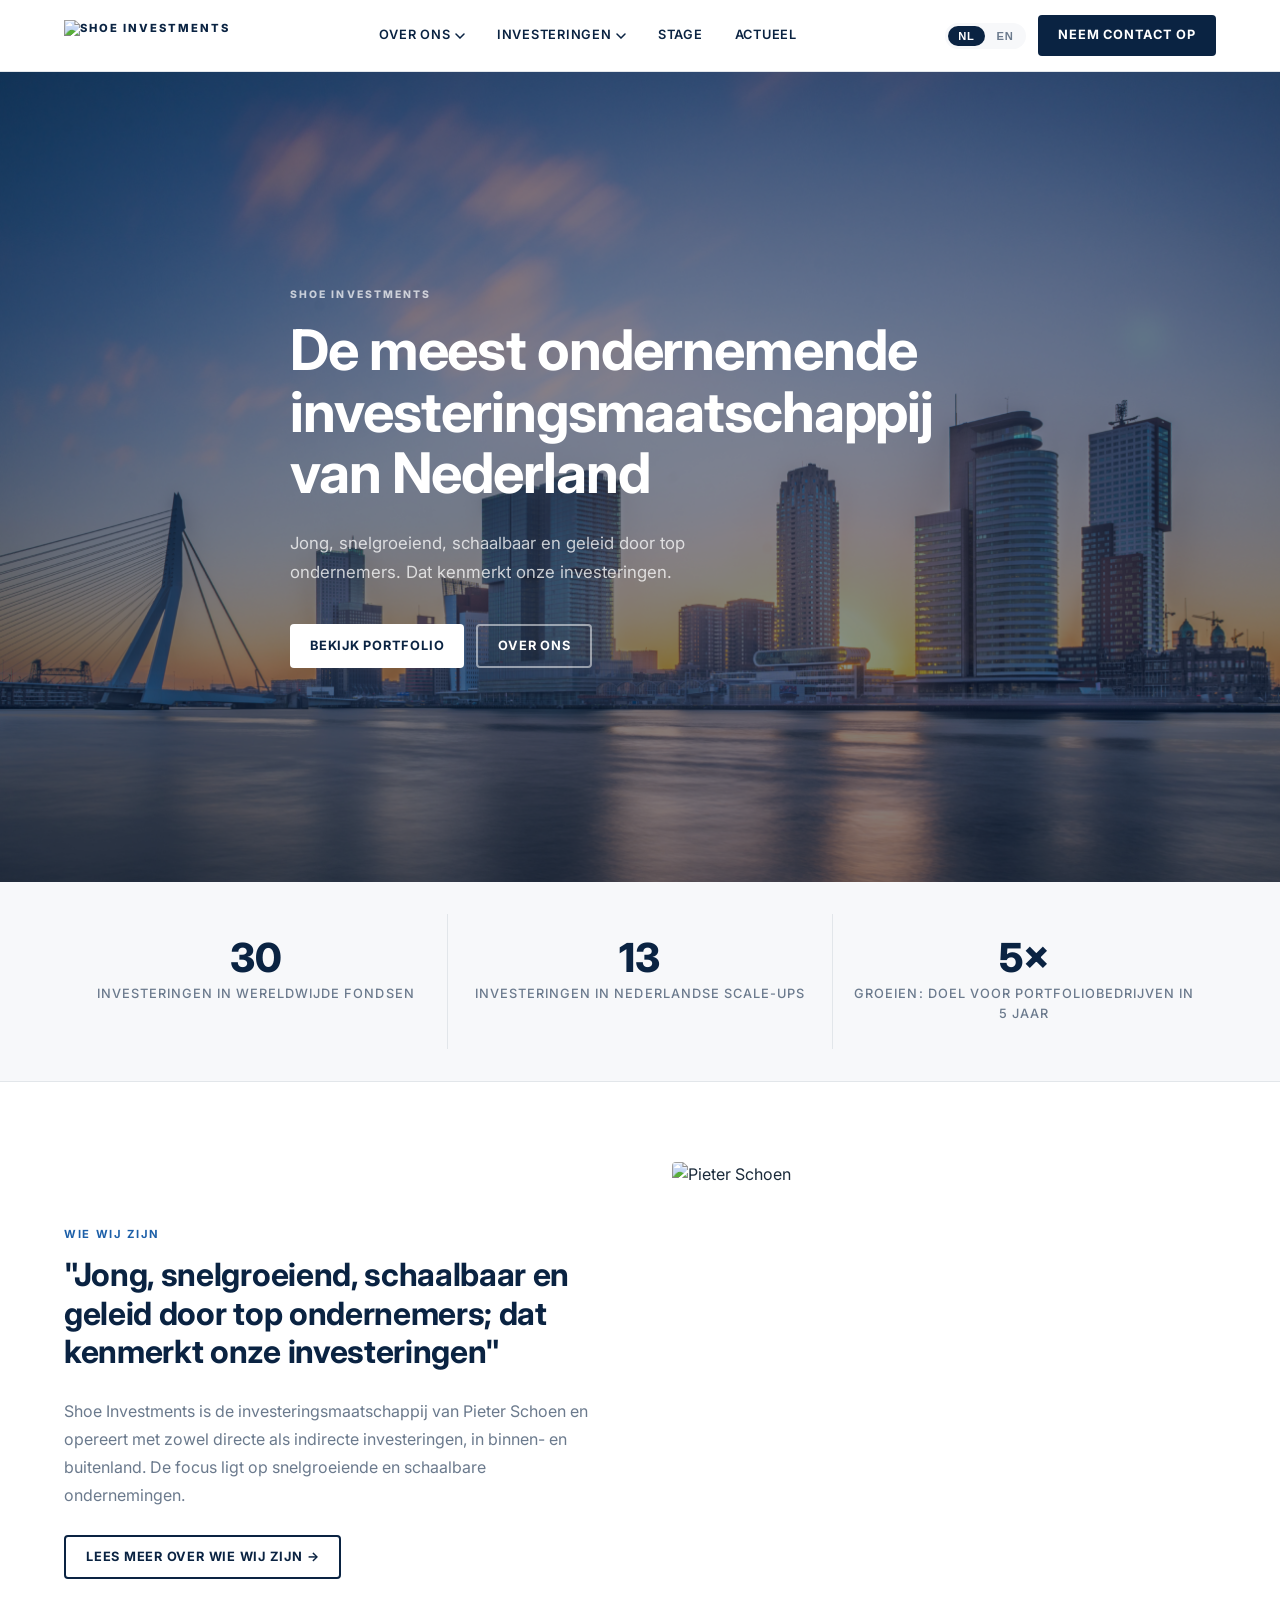
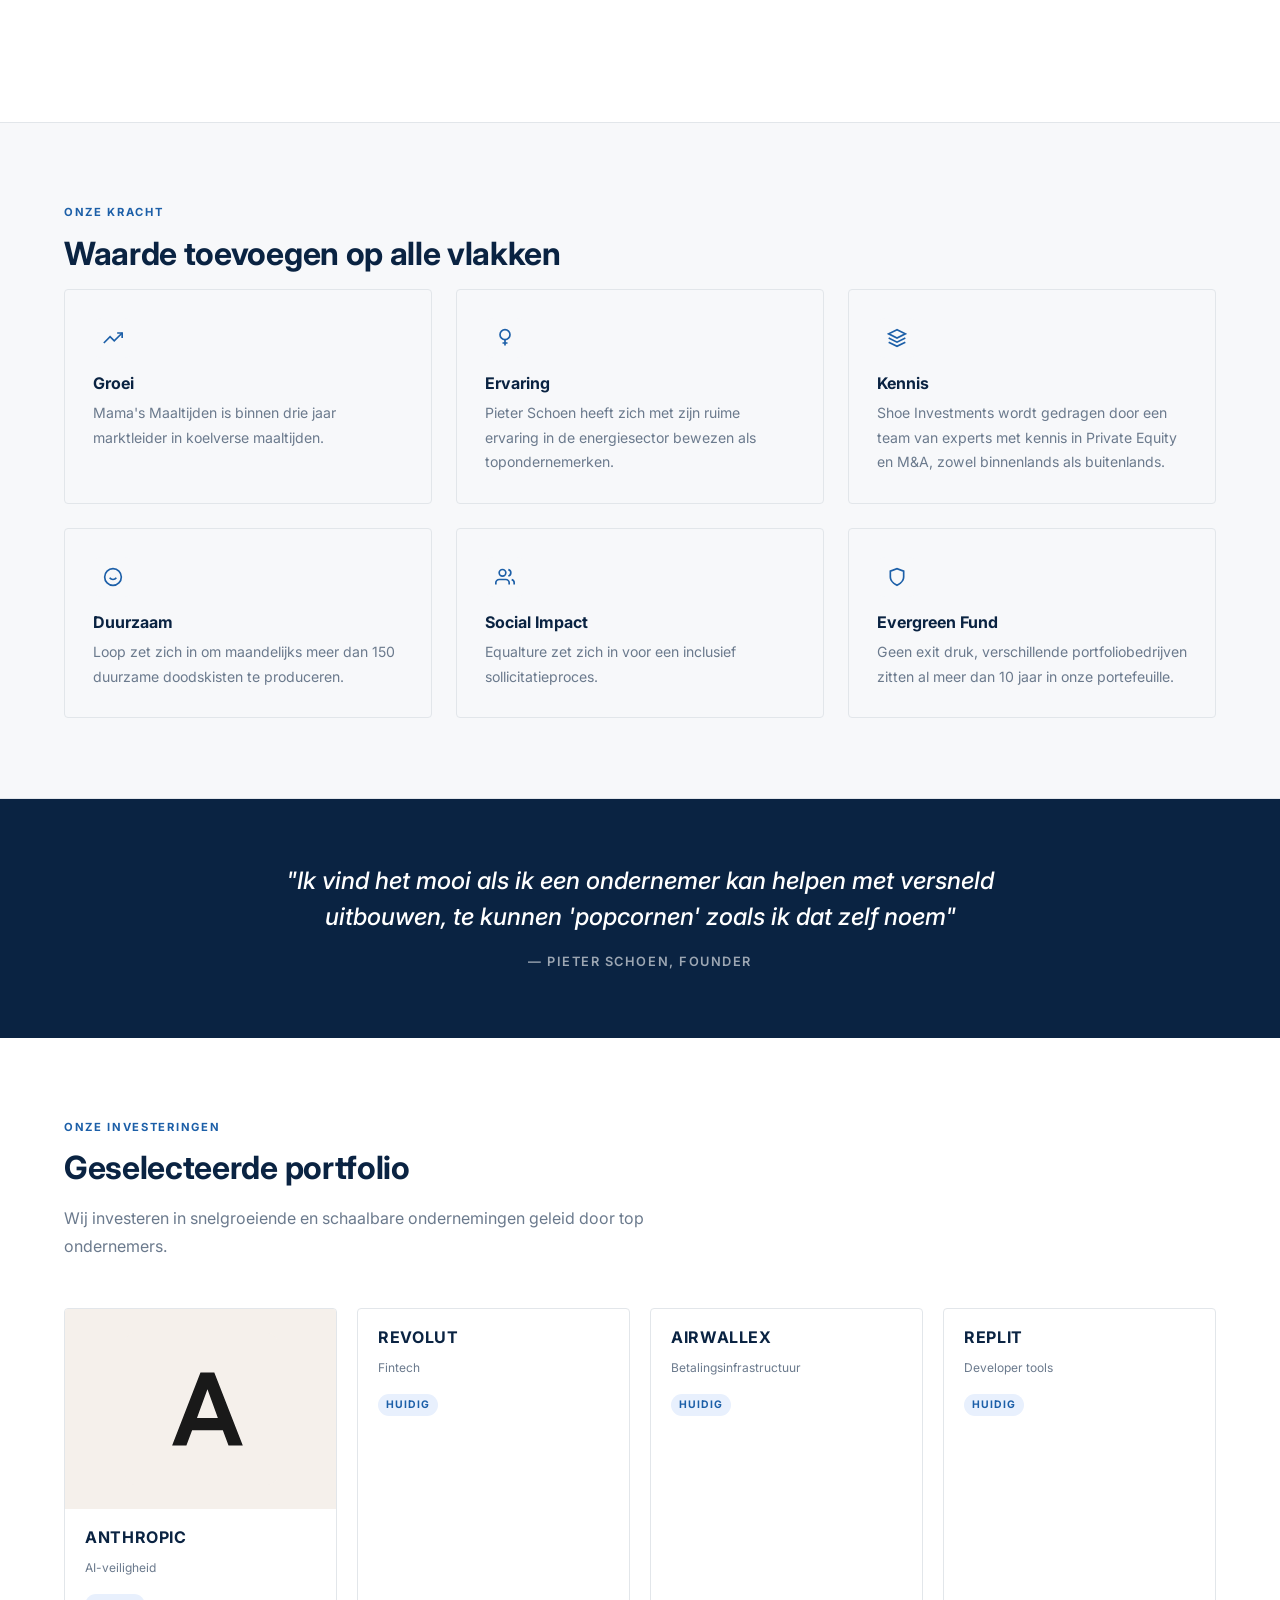
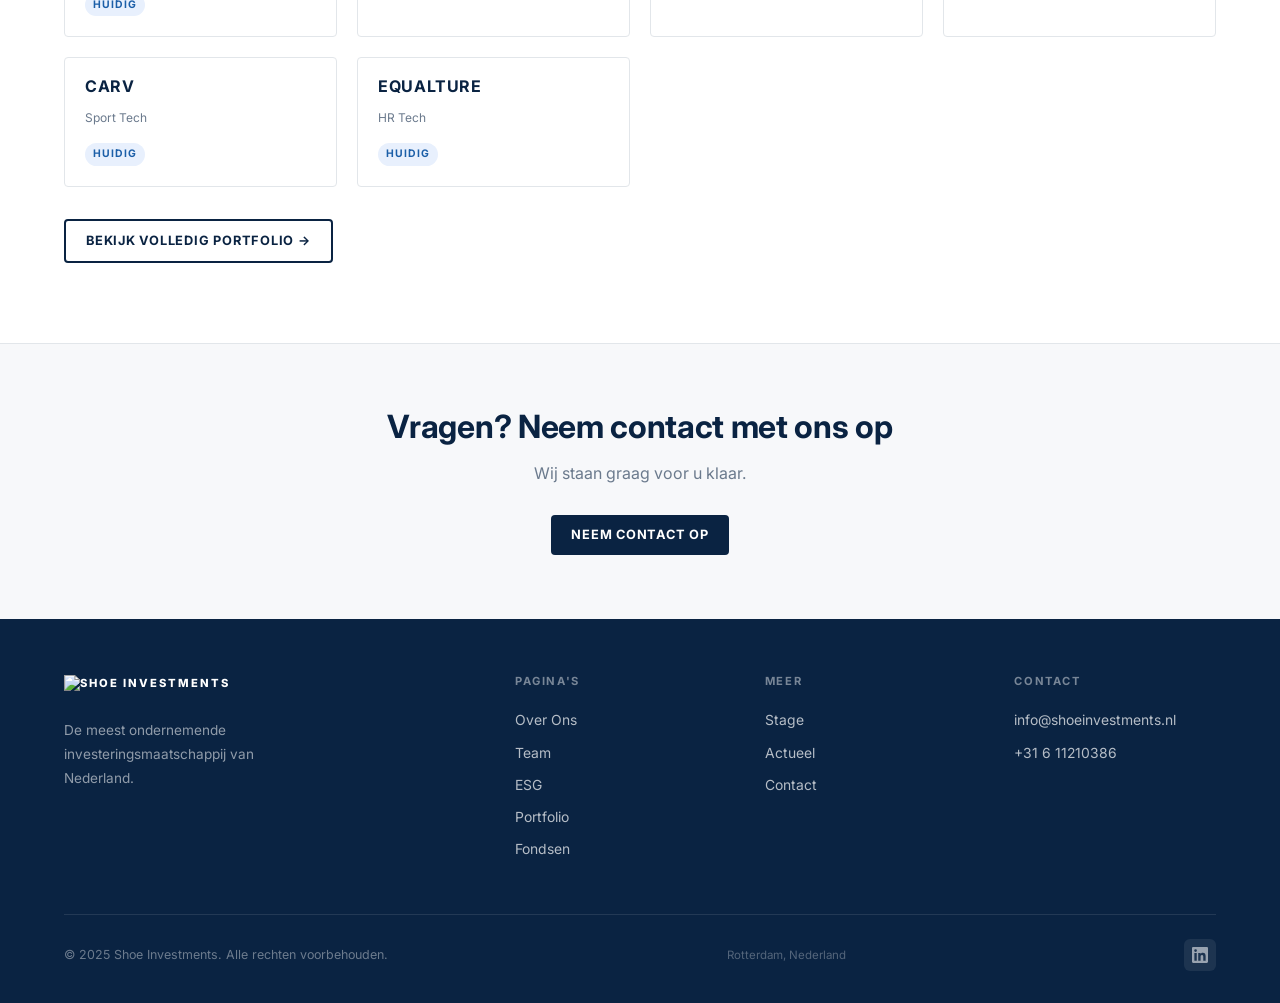
==== index.html @ 48cdfedd "Initial commit: Shoe Investments corporate website Static HTML/CSS/JS corporate site for Shoe Invest" ====
<!DOCTYPE html>
<html lang="nl">
<head>
  <meta charset="UTF-8" />
  <meta name="viewport" content="width=device-width, initial-scale=1.0" />
  <title>Shoe Investments — De meest ondernemende investeringsmaatschappij van Nederland</title>
  <meta name="description" content="Shoe Investments is de investeringsmaatschappij van Pieter Schoen. Wij investeren in snelgroeiende en schaalbare ondernemingen." />
  <link rel="preconnect" href="https://fonts.googleapis.com" />
  <link rel="preconnect" href="https://fonts.gstatic.com" crossorigin />
  <link href="https://fonts.googleapis.com/css2?family=Inter:wght@400;500;600;700;800&display=swap" rel="stylesheet" />
  <link rel="stylesheet" href="css/style.css" />
</head>
<body>

<!-- ===== NAVBAR ===== -->
<nav class="navbar">
  <div class="container">
    <a href="index.html" class="nav-logo">
      <img src="https://cdn.prod.website-files.com/64eccea52a843067f3f921f5/651d822fee055feca2a8ac01_Shoe%20logo.svg" alt="Shoe Investments" height="32" style="height:32px;width:auto;">
    </a>

    <ul class="nav-links">
      <li class="nav-item">
        <span class="nav-link" tabindex="0">
          <span data-nl="Over Ons" data-en="About Us">Over Ons</span>
          <svg width="10" height="6" viewBox="0 0 10 6" fill="none"><path d="M1 1l4 4 4-4" stroke="currentColor" stroke-width="1.5" stroke-linecap="round"/></svg>
        </span>
        <div class="dropdown">
          <a href="over-ons.html" data-nl="Over Ons" data-en="About Us">Over Ons</a>
          <a href="team.html" data-nl="Team" data-en="Team">Team</a>
          <a href="esg.html" data-nl="ESG" data-en="ESG">ESG</a>
        </div>
      </li>
      <li class="nav-item">
        <span class="nav-link" tabindex="0">
          <span data-nl="Investeringen" data-en="Investments">Investeringen</span>
          <svg width="10" height="6" viewBox="0 0 10 6" fill="none"><path d="M1 1l4 4 4-4" stroke="currentColor" stroke-width="1.5" stroke-linecap="round"/></svg>
        </span>
        <div class="dropdown">
          <a href="portfolio.html" data-nl="Portfolio" data-en="Portfolio">Portfolio</a>
          <a href="fondsen.html" data-nl="Fondsen" data-en="Funds">Fondsen</a>
        </div>
      </li>
      <li><a href="stage.html" class="nav-link" data-nl="Stage" data-en="Internship">Stage</a></li>
      <li><a href="actueel.html" class="nav-link" data-nl="Actueel" data-en="News">Actueel</a></li>
    </ul>

    <div class="nav-right">
      <div class="lang-toggle">
        <button class="lang-btn active" data-lang="nl">NL</button>
        <button class="lang-btn" data-lang="en">EN</button>
      </div>
      <a href="contact.html" class="btn btn-primary" data-nl="Neem Contact Op" data-en="Contact Us">Neem Contact Op</a>
      <button class="hamburger" aria-label="Menu">
        <span></span><span></span><span></span>
      </button>
    </div>
  </div>
</nav>

<!-- Mobile Nav -->
<div class="mobile-nav">
  <a href="over-ons.html" data-nl="Over Ons" data-en="About Us">Over Ons</a>
  <a href="team.html" data-nl="Team" data-en="Team">Team</a>
  <a href="esg.html" data-nl="ESG" data-en="ESG">ESG</a>
  <a href="portfolio.html" data-nl="Portfolio" data-en="Portfolio">Portfolio</a>
  <a href="fondsen.html" data-nl="Fondsen" data-en="Funds">Fondsen</a>
  <a href="stage.html" data-nl="Stage" data-en="Internship">Stage</a>
  <a href="actueel.html" data-nl="Actueel" data-en="News">Actueel</a>
  <a href="contact.html" data-nl="Neem Contact Op" data-en="Contact Us">Neem Contact Op</a>
</div>

<!-- ===== HERO ===== -->
<div class="page-content">
  <section class="hero">
    <div class="hero-bg"></div>
    <div class="container">
      <div class="hero-content">
        <p class="hero-eyebrow">SHOE INVESTMENTS</p>
        <h1 data-nl="De meest ondernemende investeringsmaatschappij van Nederland" data-en="The most entrepreneurial investment company in the Netherlands">De meest ondernemende investeringsmaatschappij van Nederland</h1>
        <p class="hero-sub" data-nl="Jong, snelgroeiend, schaalbaar en geleid door top ondernemers. Dat kenmerkt onze investeringen." data-en="Young, fast-growing, scalable and led by top entrepreneurs. That defines our investments.">Jong, snelgroeiend, schaalbaar en geleid door top ondernemers. Dat kenmerkt onze investeringen.</p>
        <div class="hero-actions">
          <a href="portfolio.html" class="btn btn-white" data-nl="Bekijk Portfolio" data-en="View Portfolio">Bekijk Portfolio</a>
          <a href="over-ons.html" class="btn btn-outline" style="border-color:rgba(255,255,255,0.5);color:white;" data-nl="Over Ons" data-en="About Us">Over Ons</a>
        </div>
      </div>
    </div>
  </section>

  <!-- ===== STATS ===== -->
  <div class="stats-bar">
    <div class="container">
      <div class="stats-grid">
        <div class="stat-item">
          <div class="stat-number">30</div>
          <div class="stat-label" data-nl="Investeringen in wereldwijde fondsen" data-en="Investments in global funds">Investeringen in wereldwijde fondsen</div>
        </div>
        <div class="stat-item">
          <div class="stat-number">13</div>
          <div class="stat-label" data-nl="Investeringen in Nederlandse scale-ups" data-en="Investments in Dutch scale-ups">Investeringen in Nederlandse scale-ups</div>
        </div>
        <div class="stat-item">
          <div class="stat-number">5×</div>
          <div class="stat-label" data-nl="Groeien: doel voor portfoliobedrijven in 5 jaar" data-en="Growth: target for portfolio companies in 5 years">Groeien: doel voor portfoliobedrijven in 5 jaar</div>
        </div>
      </div>
    </div>
  </div>

  <!-- ===== INTRO ===== -->
  <section>
    <div class="container">
      <div class="two-col">
        <div>
          <p class="section-label" data-nl="Wie wij zijn" data-en="Who we are">Wie wij zijn</p>
          <h2 data-nl='"Jong, snelgroeiend, schaalbaar en geleid door top ondernemers; dat kenmerkt onze investeringen"' data-en='"Young, fast-growing, scalable and led by top entrepreneurs; that defines our investments"'>"Jong, snelgroeiend, schaalbaar en geleid door top ondernemers; dat kenmerkt onze investeringen"</h2>
          <br>
          <p data-nl="Shoe Investments is de investeringsmaatschappij van Pieter Schoen en opereert met zowel directe als indirecte investeringen, in binnen- en buitenland. De focus ligt op snelgroeiende en schaalbare ondernemingen." data-en="Shoe Investments is the investment company of Pieter Schoen and operates with both direct and indirect investments, domestically and internationally. The focus is on fast-growing and scalable companies.">Shoe Investments is de investeringsmaatschappij van Pieter Schoen en opereert met zowel directe als indirecte investeringen, in binnen- en buitenland. De focus ligt op snelgroeiende en schaalbare ondernemingen.</p>
          <br>
          <a href="over-ons.html" class="btn btn-outline" data-nl="Lees meer over wie wij zijn →" data-en="Learn more about us →">Lees meer over wie wij zijn →</a>
        </div>
        <div style="border-radius:4px;overflow:hidden;height:480px;">
          <img src="https://cdn.prod.website-files.com/64eccea52a843067f3f921f5/655d7f0e24937e7ac4d2b156_pieter.jpg" alt="Pieter Schoen" style="width:100%;height:100%;object-fit:cover;object-position:center 20%;">
        </div>
      </div>
    </div>
  </section>

  <!-- ===== VALUES ===== -->
  <section class="section-grey">
    <div class="container">
      <p class="section-label" data-nl="Onze kracht" data-en="Our strengths">Onze kracht</p>
      <h2 class="section-title" data-nl="Waarde toevoegen op alle vlakken" data-en="Adding value on all fronts">Waarde toevoegen op alle vlakken</h2>
      <div class="values-grid">
        <div class="value-card">
          <div class="value-icon">
            <svg width="20" height="20" viewBox="0 0 24 24" fill="none" stroke="currentColor" stroke-width="2"><polyline points="23 6 13.5 15.5 8.5 10.5 1 18"/><polyline points="17 6 23 6 23 12"/></svg>
          </div>
          <h3 data-nl="Groei" data-en="Growth">Groei</h3>
          <p data-nl="Mama's Maaltijden is binnen drie jaar marktleider in koelverse maaltijden." data-en="Mama's Maaltijden became market leader in fresh chilled meals within three years.">Mama's Maaltijden is binnen drie jaar marktleider in koelverse maaltijden.</p>
        </div>
        <div class="value-card">
          <div class="value-icon">
            <svg width="20" height="20" viewBox="0 0 24 24" fill="none" stroke="currentColor" stroke-width="2"><circle cx="12" cy="8" r="6"/><path d="M12 14v7M9 18h6"/></svg>
          </div>
          <h3 data-nl="Ervaring" data-en="Experience">Ervaring</h3>
          <p data-nl="Pieter Schoen heeft zich met zijn ruime ervaring in de energiesector bewezen als topondernemerken." data-en="Pieter Schoen has proven himself as a top entrepreneur with extensive experience in the energy sector.">Pieter Schoen heeft zich met zijn ruime ervaring in de energiesector bewezen als topondernemerken.</p>
        </div>
        <div class="value-card">
          <div class="value-icon">
            <svg width="20" height="20" viewBox="0 0 24 24" fill="none" stroke="currentColor" stroke-width="2"><path d="M12 2L2 7l10 5 10-5-10-5zM2 17l10 5 10-5M2 12l10 5 10-5"/></svg>
          </div>
          <h3 data-nl="Kennis" data-en="Knowledge">Kennis</h3>
          <p data-nl="Shoe Investments wordt gedragen door een team van experts met kennis in Private Equity en M&A, zowel binnenlands als buitenlands." data-en="Shoe Investments is supported by a team of experts with knowledge in Private Equity and M&A, both domestic and international.">Shoe Investments wordt gedragen door een team van experts met kennis in Private Equity en M&A, zowel binnenlands als buitenlands.</p>
        </div>
        <div class="value-card">
          <div class="value-icon">
            <svg width="20" height="20" viewBox="0 0 24 24" fill="none" stroke="currentColor" stroke-width="2"><circle cx="12" cy="12" r="10"/><path d="M8 13s1.5 2 4 2 4-2 4-2M9 9h.01M15 9h.01"/></svg>
          </div>
          <h3 data-nl="Duurzaam" data-en="Sustainable">Duurzaam</h3>
          <p data-nl="Loop zet zich in om maandelijks meer dan 150 duurzame doodskisten te produceren." data-en="Loop commits to producing more than 150 sustainable coffins per month.">Loop zet zich in om maandelijks meer dan 150 duurzame doodskisten te produceren.</p>
        </div>
        <div class="value-card">
          <div class="value-icon">
            <svg width="20" height="20" viewBox="0 0 24 24" fill="none" stroke="currentColor" stroke-width="2"><path d="M17 21v-2a4 4 0 0 0-4-4H5a4 4 0 0 0-4 4v2"/><circle cx="9" cy="7" r="4"/><path d="M23 21v-2a4 4 0 0 0-3-3.87"/><path d="M16 3.13a4 4 0 0 1 0 7.75"/></svg>
          </div>
          <h3 data-nl="Social Impact" data-en="Social Impact">Social Impact</h3>
          <p data-nl="Equalture zet zich in voor een inclusief sollicitatieproces." data-en="Equalture is committed to an inclusive recruitment process.">Equalture zet zich in voor een inclusief sollicitatieproces.</p>
        </div>
        <div class="value-card">
          <div class="value-icon">
            <svg width="20" height="20" viewBox="0 0 24 24" fill="none" stroke="currentColor" stroke-width="2"><path d="M12 22s8-4 8-10V5l-8-3-8 3v7c0 6 8 10 8 10z"/></svg>
          </div>
          <h3 data-nl="Evergreen Fund" data-en="Evergreen Fund">Evergreen Fund</h3>
          <p data-nl="Geen exit druk, verschillende portfoliobedrijven zitten al meer dan 10 jaar in onze portefeuille." data-en="No exit pressure, several portfolio companies have been in our portfolio for more than 10 years.">Geen exit druk, verschillende portfoliobedrijven zitten al meer dan 10 jaar in onze portefeuille.</p>
        </div>
      </div>
    </div>
  </section>

  <!-- ===== QUOTE ===== -->
  <div class="quote-block">
    <div class="container">
      <blockquote data-nl='&quot;Ik vind het mooi als ik een ondernemer kan helpen met versneld uitbouwen, te kunnen &#39;popcornen&#39; zoals ik dat zelf noem&quot;' data-en='&quot;I love it when I can help an entrepreneur accelerate growth, to &#39;popcorn&#39;, as I call it myself&quot;'>"Ik vind het mooi als ik een ondernemer kan helpen met versneld uitbouwen, te kunnen 'popcornen' zoals ik dat zelf noem"</blockquote>
      <p class="quote-author">— PIETER SCHOEN, FOUNDER</p>
    </div>
  </div>

  <!-- ===== PORTFOLIO TEASER ===== -->
  <section>
    <div class="container">
      <p class="section-label" data-nl="Onze investeringen" data-en="Our investments">Onze investeringen</p>
      <h2 class="section-title" data-nl="Geselecteerde portfolio" data-en="Selected portfolio">Geselecteerde portfolio</h2>
      <p class="section-intro" data-nl="Wij investeren in snelgroeiende en schaalbare ondernemingen geleid door top ondernemers." data-en="We invest in fast-growing and scalable companies led by top entrepreneurs.">Wij investeren in snelgroeiende en schaalbare ondernemingen geleid door top ondernemers.</p>
            <div class="portfolio-grid">
        <a href="portfolio/anthropic.html" class="portfolio-card" data-type="current">
          <img src="images/anthropic-icon.svg" alt="Anthropic" class="portfolio-card-img" style="object-fit:contain;background:#f5f0eb;padding:24px;" onerror="this.style.display='none'">
          <div class="portfolio-card-body">
            <div class="portfolio-company">Anthropic</div>
            <div class="portfolio-meta" data-nl="AI-veiligheid" data-en="AI Safety">AI-veiligheid</div>
            <span class="portfolio-badge badge-current" data-nl="Huidig" data-en="Current">Huidig</span>
          </div>
        </a>
        <a href="portfolio/revolut.html" class="portfolio-card" data-type="current">
          <img src="https://cdn.prod.website-files.com/64ef52d4e63f78db8ad33967/69894376c89284fcd9f59bd8_Revolut-02-business-appicon-FINAL.png" alt="Revolut" class="portfolio-card-img" onerror="this.style.display='none'">
          <div class="portfolio-card-body">
            <div class="portfolio-company">Revolut</div>
            <div class="portfolio-meta" data-nl="Fintech" data-en="Fintech">Fintech</div>
            <span class="portfolio-badge badge-current" data-nl="Huidig" data-en="Current">Huidig</span>
          </div>
        </a>
        <a href="portfolio/airwallex.html" class="portfolio-card" data-type="current">
          <img src="https://cdn.prod.website-files.com/64ef52d4e63f78db8ad33967/69893e2522f2f82b48f964b3_f45b90acb1ec4000af3f827696a89359.png" alt="Airwallex" class="portfolio-card-img" onerror="this.style.display='none'">
          <div class="portfolio-card-body">
            <div class="portfolio-company">Airwallex</div>
            <div class="portfolio-meta" data-nl="Betalingsinfrastructuur" data-en="Payment Infrastructure">Betalingsinfrastructuur</div>
            <span class="portfolio-badge badge-current" data-nl="Huidig" data-en="Current">Huidig</span>
          </div>
        </a>
        <a href="portfolio/replit.html" class="portfolio-card" data-type="current">
          <img src="https://cdn.prod.website-files.com/64ef52d4e63f78db8ad33967/68e4ed206fdc64594470c869_replit.png" alt="Replit" class="portfolio-card-img" onerror="this.style.display='none'">
          <div class="portfolio-card-body">
            <div class="portfolio-company">Replit</div>
            <div class="portfolio-meta" data-nl="Developer tools" data-en="Developer Tools">Developer tools</div>
            <span class="portfolio-badge badge-current" data-nl="Huidig" data-en="Current">Huidig</span>
          </div>
        </a>
        <a href="portfolio/carv.html" class="portfolio-card" data-type="current">
          <img src="https://cdn.prod.website-files.com/64ef52d4e63f78db8ad33967/68e4f666d54bd090810713b0_carv.png" alt="Carv" class="portfolio-card-img" onerror="this.style.display='none'">
          <div class="portfolio-card-body">
            <div class="portfolio-company">Carv</div>
            <div class="portfolio-meta" data-nl="Sport Tech" data-en="Sport Tech">Sport Tech</div>
            <span class="portfolio-badge badge-current" data-nl="Huidig" data-en="Current">Huidig</span>
          </div>
        </a>
        <a href="portfolio/equalture.html" class="portfolio-card" data-type="current">
          <img src="https://cdn.prod.website-files.com/64ef52d4e63f78db8ad33967/6555ae7436161867d2702cae_Image_(8).png" alt="Equalture" class="portfolio-card-img" onerror="this.style.display='none'">
          <div class="portfolio-card-body">
            <div class="portfolio-company">Equalture</div>
            <div class="portfolio-meta" data-nl="HR Tech" data-en="HR Tech">HR Tech</div>
            <span class="portfolio-badge badge-current" data-nl="Huidig" data-en="Current">Huidig</span>
          </div>
        </a>
      </div>
      <div style="margin-top:32px;">
        <a href="portfolio.html" class="btn btn-outline" data-nl="Bekijk volledig portfolio →" data-en="View full portfolio →">Bekijk volledig portfolio →</a>
      </div>
    </div>
  </section>

  <!-- ===== CTA ===== -->
  <div class="cta-banner">
    <div class="container">
      <h2 data-nl="Vragen? Neem contact met ons op" data-en="Questions? Get in touch">Vragen? Neem contact met ons op</h2>
      <p data-nl="Wij staan graag voor u klaar." data-en="We are happy to help you.">Wij staan graag voor u klaar.</p>
      <a href="contact.html" class="btn btn-primary" data-nl="Neem Contact Op" data-en="Contact Us">Neem Contact Op</a>
    </div>
  </div>

  <!-- ===== FOOTER ===== -->
  <footer>
    <div class="container">
      <div class="footer-grid">
        <div class="footer-brand">
          <a href="index.html" class="nav-logo" style="color:white;">
            <img src="https://cdn.prod.website-files.com/64eccea52a843067f3f921f5/6537e6a56e33669aa1f856d7_Group%20(7).png" alt="Shoe Investments" height="28" style="height:28px;width:auto;">
          </a>
          <p data-nl="De meest ondernemende investeringsmaatschappij van Nederland." data-en="The most entrepreneurial investment company in the Netherlands.">De meest ondernemende investeringsmaatschappij van Nederland.</p>
        </div>
        <div class="footer-col">
          <h4 data-nl="Pagina's" data-en="Pages">Pagina's</h4>
          <a href="over-ons.html" data-nl="Over Ons" data-en="About Us">Over Ons</a>
          <a href="team.html" data-nl="Team" data-en="Team">Team</a>
          <a href="esg.html">ESG</a>
          <a href="portfolio.html" data-nl="Portfolio" data-en="Portfolio">Portfolio</a>
          <a href="fondsen.html" data-nl="Fondsen" data-en="Funds">Fondsen</a>
        </div>
        <div class="footer-col">
          <h4 data-nl="Meer" data-en="More">Meer</h4>
          <a href="stage.html" data-nl="Stage" data-en="Internship">Stage</a>
          <a href="actueel.html" data-nl="Actueel" data-en="News">Actueel</a>
          <a href="contact.html" data-nl="Contact" data-en="Contact">Contact</a>
        </div>
        <div class="footer-col">
          <h4 data-nl="Contact" data-en="Contact">Contact</h4>
          <a href="mailto:info@shoeinvestments.nl">info@shoeinvestments.nl</a>
          <a href="tel:+31611210386">+31 6 11210386</a>
        </div>
      </div>
      <div class="footer-bottom">
        <p data-nl="© 2025 Shoe Investments. Alle rechten voorbehouden." data-en="© 2025 Shoe Investments. All rights reserved.">© 2025 Shoe Investments. Alle rechten voorbehouden.</p>
        <p style="color:rgba(255,255,255,0.3);font-size:0.72rem;" data-nl="Rotterdam, Nederland" data-en="Rotterdam, Netherlands">Rotterdam, Nederland</p>
              <div class="footer-social">
        <a href="https://www.linkedin.com/company/shoe-investments/" target="_blank" rel="noopener" aria-label="LinkedIn">
          <svg width="16" height="16" viewBox="0 0 24 24" fill="currentColor"><path d="M20.447 20.452h-3.554v-5.569c0-1.328-.027-3.037-1.852-3.037-1.853 0-2.136 1.445-2.136 2.939v5.667H9.351V9h3.414v1.561h.046c.477-.9 1.637-1.85 3.37-1.85 3.601 0 4.267 2.37 4.267 5.455v6.286zM5.337 7.433a2.062 2.062 0 0 1-2.063-2.065 2.064 2.064 0 1 1 2.063 2.065zm1.782 13.019H3.555V9h3.564v11.452zM22.225 0H1.771C.792 0 0 .774 0 1.729v20.542C0 23.227.792 24 1.771 24h20.451C23.2 24 24 23.227 24 22.271V1.729C24 .774 23.2 0 22.222 0h.003z"/></svg>
        </a>
      </div>
      </div>
    </div>
  </footer>
</div>

<script src="js/main.js"></script>
</body>
</html>
---- css/style.css ----
/* ============================================================
   SHOE INVESTMENTS — Global Stylesheet
   Design: Light, professional PE office aesthetic (Rotterdam)
   Colors: Navy #0A2342, Accent Blue #1C5FA8, White #FFFFFF, Grey #F7F8FA
   Font: Inter (Google Fonts)
   ============================================================ */

/* ---------- Reset & Base ---------- */
*, *::before, *::after {
  box-sizing: border-box;
  margin: 0;
  padding: 0;
}

html {
  scroll-behavior: smooth;
  font-size: 16px;
}

body {
  font-family: 'Inter', -apple-system, BlinkMacSystemFont, 'Segoe UI', sans-serif;
  color: #1a2a3a;
  background: #ffffff;
  line-height: 1.6;
  -webkit-font-smoothing: antialiased;
}

img { max-width: 100%; display: block; }
a { text-decoration: none; color: inherit; }
ul { list-style: none; }

/* ---------- CSS Variables ---------- */
:root {
  --navy: #0A2342;
  --blue: #1C5FA8;
  --blue-light: #2d74c7;
  --white: #ffffff;
  --grey-bg: #F7F8FA;
  --grey-border: #e2e6ea;
  --grey-text: #6b7a8d;
  --text: #1a2a3a;
  --nav-height: 72px;
  --max-width: 1200px;
  --radius: 4px;
  --shadow: 0 2px 12px rgba(10,35,66,0.08);
  --shadow-hover: 0 6px 24px rgba(10,35,66,0.14);
  --transition: 0.2s ease;
}

/* ---------- Typography ---------- */
h1, h2, h3, h4, h5 {
  font-weight: 700;
  line-height: 1.2;
  color: var(--navy);
}

h1 { font-size: clamp(2rem, 4vw, 3rem); letter-spacing: -0.02em; }
h2 { font-size: clamp(1.5rem, 2.5vw, 2.25rem); letter-spacing: -0.01em; }
h3 { font-size: 1.25rem; }
h4 { font-size: 1rem; font-weight: 600; }
p { color: var(--grey-text); line-height: 1.75; }
.lead { font-size: 1.1rem; color: var(--text); }

/* ---------- Layout ---------- */
.container {
  max-width: var(--max-width);
  margin: 0 auto;
  padding: 0 24px;
}

section { padding: 80px 0; }

.section-label {
  font-size: 0.7rem;
  font-weight: 700;
  letter-spacing: 0.15em;
  text-transform: uppercase;
  color: var(--blue);
  margin-bottom: 12px;
}

.section-title {
  margin-bottom: 16px;
}

.section-intro {
  max-width: 640px;
  margin-bottom: 48px;
}

/* ---------- Navigation ---------- */
.navbar {
  position: fixed;
  top: 0; left: 0; right: 0;
  height: var(--nav-height);
  background: rgba(255,255,255,0.97);
  backdrop-filter: blur(8px);
  border-bottom: 1px solid var(--grey-border);
  z-index: 1000;
  display: flex;
  align-items: center;
}

.navbar .container {
  display: flex;
  align-items: center;
  justify-content: space-between;
  width: 100%;
}

.nav-logo {
  display: flex;
  align-items: center;
  gap: 10px;
  font-size: 0.7rem;
  font-weight: 800;
  letter-spacing: 0.18em;
  text-transform: uppercase;
  color: var(--navy);
}

.nav-logo svg {
  flex-shrink: 0;
}

.nav-links {
  display: flex;
  align-items: center;
  gap: 8px;
}

.nav-item {
  position: relative;
}

.nav-link {
  font-size: 0.8rem;
  font-weight: 600;
  letter-spacing: 0.06em;
  text-transform: uppercase;
  color: var(--navy);
  padding: 8px 12px;
  border-radius: var(--radius);
  transition: color var(--transition), background var(--transition);
  display: flex;
  align-items: center;
  gap: 4px;
  cursor: pointer;
}

.nav-link:hover { color: var(--blue); background: var(--grey-bg); }
.nav-link.active { color: var(--blue); }

/* Dropdown */
.dropdown {
  position: absolute;
  top: calc(100% + 8px);
  left: 0;
  min-width: 180px;
  background: var(--white);
  border: 1px solid var(--grey-border);
  border-radius: var(--radius);
  box-shadow: var(--shadow);
  opacity: 0;
  visibility: hidden;
  transform: translateY(-6px);
  transition: all var(--transition);
}

.nav-item:hover .dropdown,
.nav-item:focus-within .dropdown {
  opacity: 1;
  visibility: visible;
  transform: translateY(0);
}

.dropdown a {
  display: block;
  padding: 10px 16px;
  font-size: 0.8rem;
  font-weight: 500;
  color: var(--text);
  transition: background var(--transition), color var(--transition);
}

.dropdown a:hover {
  background: var(--grey-bg);
  color: var(--blue);
}

/* Nav Right */
.nav-right {
  display: flex;
  align-items: center;
  gap: 12px;
}

/* Language Toggle */
.lang-toggle {
  display: flex;
  align-items: center;
  gap: 2px;
  background: var(--grey-bg);
  border-radius: 20px;
  padding: 3px;
}

.lang-btn {
  font-size: 0.7rem;
  font-weight: 700;
  letter-spacing: 0.06em;
  padding: 4px 10px;
  border-radius: 16px;
  border: none;
  cursor: pointer;
  background: transparent;
  color: var(--grey-text);
  transition: all var(--transition);
}

.lang-btn.active {
  background: var(--navy);
  color: var(--white);
}

/* CTA Button */
.btn {
  display: inline-flex;
  align-items: center;
  gap: 8px;
  padding: 10px 20px;
  border-radius: var(--radius);
  font-size: 0.8rem;
  font-weight: 700;
  letter-spacing: 0.06em;
  text-transform: uppercase;
  transition: all var(--transition);
  cursor: pointer;
  border: none;
}

.btn-primary {
  background: var(--navy);
  color: var(--white);
}

.btn-primary:hover {
  background: var(--blue);
  box-shadow: var(--shadow-hover);
  transform: translateY(-1px);
}

.btn-outline {
  background: transparent;
  color: var(--navy);
  border: 2px solid var(--navy);
}

.btn-outline:hover {
  background: var(--navy);
  color: var(--white);
}

.btn-white {
  background: var(--white);
  color: var(--navy);
}

.btn-white:hover {
  background: var(--grey-bg);
}

/* Hamburger */
.hamburger {
  display: none;
  flex-direction: column;
  gap: 5px;
  cursor: pointer;
  padding: 4px;
  background: none;
  border: none;
}

.hamburger span {
  display: block;
  width: 22px;
  height: 2px;
  background: var(--navy);
  border-radius: 2px;
  transition: all 0.25s ease;
}

.hamburger.open span:nth-child(1) { transform: rotate(45deg) translate(5px, 5px); }
.hamburger.open span:nth-child(2) { opacity: 0; }
.hamburger.open span:nth-child(3) { transform: rotate(-45deg) translate(5px, -5px); }

/* Mobile Nav */
.mobile-nav {
  display: none;
  position: fixed;
  top: var(--nav-height);
  left: 0; right: 0;
  background: var(--white);
  border-bottom: 1px solid var(--grey-border);
  padding: 24px;
  z-index: 999;
  box-shadow: var(--shadow);
}

.mobile-nav.open { display: block; }

.mobile-nav a {
  display: block;
  padding: 12px 0;
  font-size: 0.9rem;
  font-weight: 600;
  color: var(--navy);
  border-bottom: 1px solid var(--grey-border);
}

.mobile-nav a:last-child { border-bottom: none; }

/* Page offset for fixed nav */
.page-content {
  padding-top: var(--nav-height);
}

/* ---------- Hero ---------- */
.hero {
  position: relative;
  min-height: 90vh;
  display: flex;
  align-items: center;
  overflow: hidden;
  background: var(--navy);
}

.hero-bg {
  position: absolute;
  inset: 0;
  background-image: url('../images/hero-slide1.png');
  background-size: cover;
  background-position: center 30%;
  opacity: 0.5;
}

.hero-content {
  position: relative;
  z-index: 1;
  max-width: 700px;
}

.hero-eyebrow {
  font-size: 0.65rem;
  font-weight: 800;
  letter-spacing: 0.2em;
  text-transform: uppercase;
  color: rgba(255,255,255,0.7);
  margin-bottom: 16px;
}

.hero h1 {
  color: var(--white);
  font-size: clamp(2rem, 4.5vw, 3.5rem);
  line-height: 1.1;
  margin-bottom: 24px;
}

.hero-sub {
  font-size: 1.05rem;
  color: rgba(255,255,255,0.75);
  margin-bottom: 36px;
  max-width: 480px;
}

.hero-actions {
  display: flex;
  gap: 12px;
  flex-wrap: wrap;
}

/* ---------- Stats Bar ---------- */
.stats-bar {
  background: var(--grey-bg);
  border-bottom: 1px solid var(--grey-border);
  padding: 32px 0;
}

.stats-grid {
  display: grid;
  grid-template-columns: repeat(3, 1fr);
  gap: 1px;
  background: var(--grey-border);
}

.stat-item {
  background: var(--grey-bg);
  text-align: center;
  padding: 24px 16px;
}

.stat-number {
  font-size: 2.5rem;
  font-weight: 800;
  color: var(--navy);
  line-height: 1;
  margin-bottom: 6px;
}

.stat-label {
  font-size: 0.8rem;
  color: var(--grey-text);
  text-transform: uppercase;
  letter-spacing: 0.08em;
  font-weight: 500;
}

/* ---------- Cards ---------- */
.card {
  background: var(--white);
  border: 1px solid var(--grey-border);
  border-radius: var(--radius);
  padding: 28px;
  transition: all var(--transition);
}

.card:hover {
  box-shadow: var(--shadow-hover);
  transform: translateY(-2px);
  border-color: transparent;
}

/* ---------- Values Grid ---------- */
.values-grid {
  display: grid;
  grid-template-columns: repeat(auto-fill, minmax(280px, 1fr));
  gap: 24px;
}

.value-card {
  padding: 28px;
  border: 1px solid var(--grey-border);
  border-radius: var(--radius);
  transition: all var(--transition);
}

.value-card:hover {
  border-color: var(--blue);
  box-shadow: var(--shadow);
}

.value-icon {
  width: 40px;
  height: 40px;
  background: var(--grey-bg);
  border-radius: 8px;
  display: flex;
  align-items: center;
  justify-content: center;
  margin-bottom: 16px;
  color: var(--blue);
}

.value-card h3 {
  font-size: 1rem;
  margin-bottom: 8px;
  color: var(--navy);
}

.value-card p {
  font-size: 0.88rem;
}

/* ---------- Portfolio Cards ---------- */
.portfolio-grid {
  display: grid;
  grid-template-columns: repeat(auto-fill, minmax(240px, 1fr));
  gap: 20px;
}

a.portfolio-card {
  display: block;
  color: inherit;
}

.portfolio-card {
  background: var(--white);
  border: 1px solid var(--grey-border);
  border-radius: var(--radius);
  padding: 0;
  transition: all var(--transition);
  position: relative;
  overflow: hidden;
}

.portfolio-card:hover {
  box-shadow: var(--shadow-hover);
  transform: translateY(-3px);
  border-color: transparent;
}

/* Company photo at top of card */
.portfolio-card-img {
  width: 100%;
  height: 200px;
  object-fit: cover;
  object-position: center 20%;
  display: block;
}

/* Card body (below image) */
.portfolio-card-body {
  padding: 16px 20px 20px;
}

/* One-liner tooltip that slides up on hover */
.card-tooltip {
  position: absolute;
  bottom: 0; left: 0; right: 0;
  background: rgba(10, 35, 66, 0.92);
  color: white;
  font-size: 0.8rem;
  font-weight: 500;
  padding: 10px 16px;
  transform: translateY(100%);
  transition: transform 0.22s ease;
  line-height: 1.4;
  backdrop-filter: blur(4px);
  pointer-events: none;
}

.portfolio-card:hover .card-tooltip {
  transform: translateY(0);
}

.portfolio-logo {
  height: 28px;
  width: auto;
  max-width: 100px;
  object-fit: contain;
  margin-bottom: 10px;
  display: block;
}

.portfolio-logo-placeholder {
  height: 28px;
  display: flex;
  align-items: center;
  margin-bottom: 10px;
}

/* Detail page back link */
.back-link {
  display: inline-flex;
  align-items: center;
  gap: 6px;
  font-size: 0.8rem;
  font-weight: 600;
  color: var(--blue);
  text-transform: uppercase;
  letter-spacing: 0.08em;
  margin-bottom: 32px;
  transition: color var(--transition);
}
.back-link:hover { color: var(--navy); }

.detail-hero {
  background: var(--navy);
  padding: 80px 0 60px;
}
.detail-hero-inner {
  display: flex;
  align-items: flex-start;
  gap: 40px;
}
.detail-logo-box {
  background: white;
  border-radius: 8px;
  padding: 16px 24px;
  display: flex;
  align-items: center;
  justify-content: center;
  flex-shrink: 0;
  width: 120px;
  height: 80px;
}
.detail-logo-box img {
  max-width: 100%;
  max-height: 100%;
  object-fit: contain;
}
.detail-hero h1 { color: white; margin-bottom: 12px; }
.detail-hero .lead { color: rgba(255,255,255,0.75); max-width: 560px; }

.detail-meta-grid {
  display: grid;
  grid-template-columns: repeat(auto-fill, minmax(200px, 1fr));
  gap: 24px;
  margin-bottom: 48px;
}
.detail-meta-item { }
.detail-meta-label {
  font-size: 0.65rem;
  font-weight: 700;
  letter-spacing: 0.14em;
  text-transform: uppercase;
  color: var(--blue);
  margin-bottom: 4px;
}
.detail-meta-value {
  font-size: 0.95rem;
  font-weight: 600;
  color: var(--navy);
}

.portfolio-card.exit {
  opacity: 0.75;
}

.portfolio-company {
  font-size: 1rem;
  font-weight: 700;
  color: var(--navy);
  text-transform: uppercase;
  letter-spacing: 0.04em;
  margin-bottom: 8px;
}

.portfolio-meta {
  font-size: 0.75rem;
  color: var(--grey-text);
  margin-bottom: 4px;
}

.portfolio-badge {
  display: inline-block;
  font-size: 0.65rem;
  font-weight: 700;
  letter-spacing: 0.1em;
  text-transform: uppercase;
  padding: 3px 8px;
  border-radius: 20px;
  margin-top: 12px;
}

.badge-current { background: #e8f0fd; color: var(--blue); }
.badge-exit { background: #f0f0f0; color: #666; }

/* Portfolio Filter */
.portfolio-filter {
  display: flex;
  gap: 8px;
  margin-bottom: 36px;
  flex-wrap: wrap;
}

.filter-btn {
  padding: 8px 20px;
  border-radius: 20px;
  border: 1px solid var(--grey-border);
  background: var(--white);
  font-size: 0.8rem;
  font-weight: 600;
  color: var(--grey-text);
  cursor: pointer;
  transition: all var(--transition);
  letter-spacing: 0.04em;
}

.filter-btn:hover, .filter-btn.active {
  background: var(--navy);
  color: var(--white);
  border-color: var(--navy);
}

/* ---------- Team Cards ---------- */
.team-grid {
  display: grid;
  grid-template-columns: repeat(auto-fill, minmax(260px, 1fr));
  gap: 24px;
}

.team-card {
  background: var(--white);
  border: 1px solid var(--grey-border);
  border-radius: var(--radius);
  overflow: hidden;
  transition: all var(--transition);
}

.team-card:hover {
  box-shadow: var(--shadow-hover);
  transform: translateY(-2px);
  border-color: transparent;
}

.team-photo {
  width: 100%;
  height: 220px;
  background: var(--grey-bg);
  display: flex;
  align-items: center;
  justify-content: center;
  color: var(--grey-border);
  font-size: 3rem;
  overflow: hidden;
}

.team-info {
  padding: 20px;
}

.team-name {
  font-size: 1rem;
  font-weight: 700;
  color: var(--navy);
  margin-bottom: 4px;
  text-transform: capitalize;
}

.team-title {
  font-size: 0.78rem;
  font-weight: 600;
  color: var(--blue);
  text-transform: uppercase;
  letter-spacing: 0.06em;
  margin-bottom: 12px;
}

.team-since {
  font-size: 0.72rem;
  color: var(--grey-text);
  margin-bottom: 12px;
}

.team-bio {
  font-size: 0.82rem;
  color: var(--grey-text);
  line-height: 1.6;
  display: -webkit-box;
  -webkit-line-clamp: 4;
  -webkit-box-orient: vertical;
  overflow: hidden;
}

.team-bio.expanded {
  display: block;
  -webkit-line-clamp: unset;
}

.bio-toggle {
  font-size: 0.75rem;
  color: var(--blue);
  font-weight: 600;
  cursor: pointer;
  margin-top: 8px;
  display: inline-block;
  background: none;
  border: none;
}

/* ---------- ESG Section ---------- */
.esg-grid {
  display: grid;
  grid-template-columns: repeat(auto-fill, minmax(320px, 1fr));
  gap: 24px;
}

.esg-card {
  background: var(--white);
  border: 1px solid var(--grey-border);
  border-radius: var(--radius);
  padding: 32px;
  border-top: 3px solid var(--blue);
}

.esg-icon {
  width: 44px;
  height: 44px;
  background: #e8f0fd;
  border-radius: 10px;
  display: flex;
  align-items: center;
  justify-content: center;
  margin-bottom: 16px;
  color: var(--blue);
  font-size: 1.3rem;
}

.esg-card h3 {
  font-size: 1.05rem;
  margin-bottom: 10px;
  color: var(--navy);
}

.esg-card p { font-size: 0.87rem; }

/* ---------- Fondsen List ---------- */
.fondsen-grid {
  display: grid;
  grid-template-columns: repeat(auto-fill, minmax(300px, 1fr));
  gap: 16px;
}

.fonds-item {
  background: var(--grey-bg);
  border: 1px solid var(--grey-border);
  border-radius: var(--radius);
  padding: 20px 24px;
  display: flex;
  align-items: center;
  gap: 12px;
  transition: all var(--transition);
}

.fonds-item:hover {
  background: var(--white);
  box-shadow: var(--shadow);
  border-color: var(--blue);
}

.fonds-dot {
  width: 8px;
  height: 8px;
  border-radius: 50%;
  background: var(--blue);
  flex-shrink: 0;
}

.fonds-name {
  font-size: 0.9rem;
  font-weight: 600;
  color: var(--navy);
  text-transform: capitalize;
}

/* ---------- Fondsen Visual Cards (for named funds with images) ---------- */
.fondsen-cards-grid {
  display: grid;
  grid-template-columns: repeat(auto-fill, minmax(260px, 1fr));
  gap: 20px;
  margin-bottom: 48px;
}

.fonds-card {
  background: var(--white);
  border: 1px solid var(--grey-border);
  border-radius: var(--radius);
  overflow: hidden;
  transition: all var(--transition);
}

.fonds-card:hover {
  box-shadow: var(--shadow-hover);
  transform: translateY(-2px);
  border-color: transparent;
}

.fonds-card-img {
  width: 100%;
  height: 140px;
  object-fit: cover;
  display: block;
  background: var(--grey-bg);
}

.fonds-card-logo {
  width: 100%;
  height: 80px;
  display: flex;
  align-items: center;
  justify-content: center;
  background: var(--grey-bg);
  padding: 16px;
}

.fonds-card-logo img {
  max-height: 48px;
  max-width: 140px;
  object-fit: contain;
}

.fonds-card-body {
  padding: 16px 20px 20px;
}

.fonds-card-name {
  font-size: 0.95rem;
  font-weight: 700;
  color: var(--navy);
  margin-bottom: 6px;
}

.fonds-card-desc {
  font-size: 0.8rem;
  color: var(--grey-text);
  line-height: 1.5;
}

.fonds-card-since {
  font-size: 0.7rem;
  font-weight: 700;
  text-transform: uppercase;
  letter-spacing: 0.1em;
  color: var(--blue);
  margin-top: 8px;
}

/* ---------- Quote / Testimonial ---------- */
.quote-block {
  background: var(--navy);
  color: var(--white);
  padding: 64px 0;
  text-align: center;
}

.quote-block blockquote {
  font-size: clamp(1.1rem, 2vw, 1.5rem);
  font-weight: 500;
  color: var(--white);
  max-width: 800px;
  margin: 0 auto 16px;
  line-height: 1.5;
  font-style: italic;
}

.quote-author {
  font-size: 0.8rem;
  color: rgba(255,255,255,0.6);
  text-transform: uppercase;
  letter-spacing: 0.12em;
  font-weight: 600;
}

/* ---------- Stage Cards ---------- */
.stage-grid {
  display: grid;
  grid-template-columns: repeat(auto-fit, minmax(320px, 1fr));
  gap: 32px;
  margin-bottom: 48px;
}

.stage-card {
  border: 1px solid var(--grey-border);
  border-radius: var(--radius);
  overflow: hidden;
}

.stage-card-header {
  background: var(--navy);
  color: var(--white);
  padding: 24px 28px;
}

.stage-card-header h3 {
  color: var(--white);
  margin-bottom: 4px;
}

.stage-duration {
  font-size: 0.78rem;
  color: rgba(255,255,255,0.65);
  font-weight: 500;
}

.stage-card-body {
  padding: 24px 28px;
}

.stage-card-body p {
  margin-bottom: 16px;
  font-size: 0.9rem;
}

.stage-list {
  margin: 0 0 16px 0;
}

.stage-list li {
  font-size: 0.88rem;
  color: var(--grey-text);
  padding: 5px 0 5px 16px;
  position: relative;
}

.stage-list li::before {
  content: '—';
  position: absolute;
  left: 0;
  color: var(--blue);
  font-weight: 700;
}

/* ---------- Testimonials ---------- */
.testimonials-grid {
  display: grid;
  grid-template-columns: repeat(auto-fit, minmax(280px, 1fr));
  gap: 24px;
}

.testimonial {
  background: var(--grey-bg);
  border-radius: var(--radius);
  padding: 28px;
  border-left: 3px solid var(--blue);
}

.testimonial-header {
  display: flex;
  align-items: center;
  gap: 14px;
  margin-bottom: 16px;
}

.testimonial-avatar {
  width: 52px;
  height: 52px;
  border-radius: 50%;
  object-fit: cover;
  object-position: top;
  flex-shrink: 0;
  border: 2px solid var(--grey-border);
}

.testimonial p {
  font-size: 0.9rem;
  font-style: italic;
  color: var(--text);
  margin-bottom: 16px;
}

.testimonial-author {
  font-size: 0.78rem;
  font-weight: 700;
  color: var(--navy);
  text-transform: uppercase;
  letter-spacing: 0.08em;
}

.testimonial-role {
  font-size: 0.72rem;
  color: var(--grey-text);
}

/* ---------- Contact ---------- */
.contact-grid {
  display: grid;
  grid-template-columns: 1fr 1fr;
  gap: 64px;
  align-items: start;
}

.contact-form input,
.contact-form textarea,
.contact-form select {
  width: 100%;
  padding: 12px 16px;
  border: 1px solid var(--grey-border);
  border-radius: var(--radius);
  font-size: 0.9rem;
  font-family: inherit;
  color: var(--text);
  background: var(--white);
  transition: border-color var(--transition);
  margin-bottom: 16px;
  outline: none;
}

.contact-form input:focus,
.contact-form textarea:focus {
  border-color: var(--blue);
}

.contact-form textarea {
  height: 140px;
  resize: vertical;
}

.contact-form label {
  font-size: 0.78rem;
  font-weight: 600;
  color: var(--navy);
  text-transform: uppercase;
  letter-spacing: 0.06em;
  display: block;
  margin-bottom: 6px;
}

.contact-info-item {
  display: flex;
  align-items: flex-start;
  gap: 16px;
  margin-bottom: 24px;
}

.contact-info-icon {
  width: 40px;
  height: 40px;
  background: var(--grey-bg);
  border-radius: 8px;
  display: flex;
  align-items: center;
  justify-content: center;
  flex-shrink: 0;
  color: var(--blue);
}

.contact-info-text h4 {
  font-size: 0.78rem;
  color: var(--grey-text);
  text-transform: uppercase;
  letter-spacing: 0.08em;
  margin-bottom: 2px;
}

.contact-info-text a {
  font-size: 0.95rem;
  font-weight: 600;
  color: var(--navy);
  transition: color var(--transition);
}

.contact-info-text a:hover { color: var(--blue); }

/* ---------- CTA Banner ---------- */
.cta-banner {
  background: var(--grey-bg);
  border-top: 1px solid var(--grey-border);
  padding: 64px 0;
  text-align: center;
}

.cta-banner h2 { margin-bottom: 12px; }
.cta-banner p { margin-bottom: 28px; }

/* ---------- News Cards ---------- */
.news-grid {
  display: grid;
  grid-template-columns: repeat(auto-fill, minmax(280px, 1fr));
  gap: 24px;
}

a.news-card {
  display: block;
  color: inherit;
  cursor: pointer;
}

.news-card {
  background: var(--white);
  border: 1px solid var(--grey-border);
  border-radius: var(--radius);
  padding: 24px;
  transition: all var(--transition);
}

.news-card:hover {
  box-shadow: var(--shadow-hover);
  transform: translateY(-2px);
}

.news-source {
  font-size: 0.7rem;
  font-weight: 700;
  letter-spacing: 0.1em;
  text-transform: uppercase;
  color: var(--blue);
  margin-bottom: 8px;
}

.news-card h3 {
  font-size: 0.95rem;
  margin-bottom: 8px;
  line-height: 1.4;
}

.news-card p {
  font-size: 0.82rem;
}

/* ---------- Page Hero (inner pages) ---------- */
.page-hero {
  background: var(--navy);
  background-image: url('../images/hero-slide1.png');
  background-size: cover;
  background-position: center;
  background-blend-mode: overlay;
  padding: 80px 0 60px;
  margin-bottom: 0;
  position: relative;
}

.page-hero-eyebrow {
  font-size: 0.65rem;
  font-weight: 800;
  letter-spacing: 0.2em;
  text-transform: uppercase;
  color: rgba(255,255,255,0.5);
  margin-bottom: 12px;
}

.page-hero h1 {
  color: var(--white);
  margin-bottom: 16px;
}

.page-hero .lead {
  color: rgba(255,255,255,0.75);
  max-width: 580px;
}

/* ---------- Section Dividers ---------- */
.section-grey { background: var(--grey-bg); border-top: 1px solid var(--grey-border); border-bottom: 1px solid var(--grey-border); }

/* ---------- Two-column layout ---------- */
.two-col {
  display: grid;
  grid-template-columns: 1fr 1fr;
  gap: 64px;
  align-items: center;
}

.two-col.reverse { direction: rtl; }
.two-col.reverse > * { direction: ltr; }

/* ---------- Pillars ---------- */
.pillars-grid {
  display: grid;
  grid-template-columns: repeat(2, 1fr);
  gap: 24px;
}

.pillar {
  padding: 28px;
  border: 1px solid var(--grey-border);
  border-radius: var(--radius);
  border-left: 3px solid var(--blue);
}

.pillar h4 {
  font-size: 0.9rem;
  font-weight: 700;
  color: var(--navy);
  margin-bottom: 8px;
  text-transform: uppercase;
  letter-spacing: 0.06em;
}

.pillar p { font-size: 0.87rem; }

/* ---------- VOCCP Section ---------- */
.voccp-grid {
  display: grid;
  grid-template-columns: repeat(auto-fill, minmax(260px, 1fr));
  gap: 20px;
}

.voccp-card {
  background: var(--grey-bg);
  border: 1px solid var(--grey-border);
  border-radius: var(--radius);
  padding: 24px;
}

.voccp-card h4 {
  font-size: 0.95rem;
  font-weight: 700;
  color: var(--navy);
  margin-bottom: 8px;
}

.voccp-card p { font-size: 0.82rem; }

/* ---------- Footer ---------- */
footer {
  background: var(--navy);
  color: var(--white);
  padding: 56px 0 32px;
}

.footer-grid {
  display: grid;
  grid-template-columns: 2fr 1fr 1fr 1fr;
  gap: 48px;
  margin-bottom: 48px;
}

.footer-brand p {
  color: rgba(255,255,255,0.55);
  font-size: 0.85rem;
  margin-top: 16px;
  max-width: 260px;
}

.footer-col h4 {
  font-size: 0.7rem;
  font-weight: 700;
  letter-spacing: 0.14em;
  text-transform: uppercase;
  color: rgba(255,255,255,0.45);
  margin-bottom: 16px;
}

.footer-col a {
  display: block;
  font-size: 0.87rem;
  color: rgba(255,255,255,0.7);
  padding: 5px 0;
  transition: color var(--transition);
}

.footer-col a:hover { color: var(--white); }

.footer-bottom {
  border-top: 1px solid rgba(255,255,255,0.1);
  padding-top: 24px;
  display: flex;
  justify-content: space-between;
  align-items: center;
  gap: 16px;
}

.footer-bottom p {
  font-size: 0.78rem;
  color: rgba(255,255,255,0.4);
}

.footer-social {
  display: flex;
  align-items: center;
  gap: 12px;
}

.footer-social a {
  display: flex;
  align-items: center;
  justify-content: center;
  width: 32px;
  height: 32px;
  border-radius: 6px;
  background: rgba(255,255,255,0.08);
  color: rgba(255,255,255,0.55);
  transition: all var(--transition);
}

.footer-social a:hover {
  background: rgba(255,255,255,0.18);
  color: white;
}

/* ---------- Portfolio Detail — two-column content layout ---------- */
.detail-content-grid {
  display: grid;
  grid-template-columns: 3fr 2fr;
  gap: 48px;
  align-items: start;
  margin-top: 0;
}

.detail-content-img {
  border-radius: var(--radius);
  overflow: hidden;
  box-shadow: var(--shadow);
  position: sticky;
  top: 100px;
}

.detail-content-img img {
  width: 100%;
  height: 320px;
  object-fit: cover;
  display: block;
}

/* ---------- Fondsen — grouped fund family cards ---------- */
.fondsen-family-grid {
  display: grid;
  grid-template-columns: repeat(auto-fill, minmax(280px, 1fr));
  gap: 20px;
  margin-top: 8px;
}

.fondsen-family-card {
  background: var(--white);
  border: 1px solid var(--grey-border);
  border-radius: var(--radius);
  padding: 24px;
  transition: all var(--transition);
}

.fondsen-family-card:hover {
  box-shadow: var(--shadow-hover);
  transform: translateY(-2px);
  border-color: transparent;
}

.fondsen-family-logo {
  height: 40px;
  display: flex;
  align-items: center;
  margin-bottom: 14px;
}

.fondsen-family-logo img {
  max-height: 36px;
  max-width: 120px;
  object-fit: contain;
}

.fondsen-family-dot {
  width: 36px;
  height: 36px;
  background: var(--navy);
  border-radius: 8px;
  display: flex;
  align-items: center;
  justify-content: center;
  color: white;
  font-size: 1rem;
  font-weight: 800;
  letter-spacing: -0.02em;
  flex-shrink: 0;
}

.fondsen-family-name {
  font-size: 1rem;
  font-weight: 700;
  color: var(--navy);
  margin-bottom: 6px;
}

.fondsen-family-desc {
  font-size: 0.8rem;
  color: var(--grey-text);
  line-height: 1.5;
  margin-bottom: 12px;
}

.fondsen-subfunds {
  list-style: none;
  padding: 0;
  margin: 0;
  border-top: 1px solid var(--grey-border);
  padding-top: 10px;
}

.fondsen-subfunds li {
  font-size: 0.75rem;
  color: var(--text);
  padding: 4px 0;
  display: flex;
  align-items: center;
  gap: 8px;
}

.fondsen-subfunds li::before {
  content: '';
  width: 5px;
  height: 5px;
  border-radius: 50%;
  background: var(--blue);
  flex-shrink: 0;
}

/* ---------- Utility ---------- */
.text-center { text-align: center; }
.mb-4 { margin-bottom: 16px; }
.mb-8 { margin-bottom: 32px; }
.mt-8 { margin-top: 32px; }
.hidden { display: none !important; }

/* ---------- Responsive ---------- */
@media (max-width: 991px) {
  .nav-links { display: none; }
  .hamburger { display: flex; }

  .contact-grid { grid-template-columns: 1fr; gap: 40px; }
  .two-col { grid-template-columns: 1fr; gap: 32px; }
  .pillars-grid { grid-template-columns: 1fr; }
  .footer-grid { grid-template-columns: 1fr 1fr; gap: 32px; }
  .stats-grid { grid-template-columns: 1fr; }
  .detail-content-grid { grid-template-columns: 1fr; gap: 32px; }
  .detail-content-img { position: static; }
  .fondsen-family-grid { grid-template-columns: repeat(auto-fill, minmax(240px, 1fr)); }
}

@media (max-width: 600px) {
  section { padding: 56px 0; }
  .hero { min-height: 80vh; }
  .footer-grid { grid-template-columns: 1fr; }
  .portfolio-grid { grid-template-columns: 1fr 1fr; }
  .hero-actions { flex-direction: column; }
  .footer-bottom { flex-direction: column; gap: 8px; text-align: center; }
}

/* ---------- Fondsen hover cards ---------- */
.fondsen-hover-grid {
  display: grid;
  grid-template-columns: repeat(auto-fill, minmax(220px, 1fr));
  gap: 20px;
  margin-top: 8px;
}

.fcard {
  position: relative;
  background: var(--white);
  border: 1px solid var(--grey-border);
  border-radius: var(--radius);
  overflow: hidden;
  height: 200px;
  transition: box-shadow 0.25s ease, transform 0.25s ease;
}

.fcard:hover {
  box-shadow: var(--shadow-hover);
  transform: translateY(-3px);
}

.fcard-front {
  position: absolute;
  inset: 0;
  display: flex;
  flex-direction: column;
  align-items: center;
  justify-content: center;
  gap: 8px;
  padding: 0;
  transition: opacity 0.25s ease;
}

.fcard:hover .fcard-front {
  opacity: 0;
}

.fcard-logo {
  flex: 1;
  width: 100%;
  display: flex;
  align-items: center;
  justify-content: center;
  overflow: hidden;
}

.fcard-logo img {
  width: 90%;
  height: 90%;
  object-fit: contain;
  border-radius: var(--radius);
}

.fcard-dot {
  width: 44px;
  height: 44px;
  background: var(--navy);
  border-radius: 10px;
  display: flex;
  align-items: center;
  justify-content: center;
  color: white;
  font-size: 1.1rem;
  font-weight: 800;
}

.fcard-name {
  font-size: 0.75rem;
  font-weight: 700;
  color: var(--navy);
  text-align: center;
  padding: 6px 8px;
  width: 100%;
  background: white;
}

.fcard-hover {
  position: absolute;
  inset: 0;
  background: var(--navy);
  color: white;
  padding: 18px;
  display: flex;
  flex-direction: column;
  gap: 6px;
  opacity: 0;
  transition: opacity 0.25s ease;
  overflow-y: auto;
}

.fcard:hover .fcard-hover {
  opacity: 1;
}

.fcard-hover-name {
  font-size: 0.85rem;
  font-weight: 800;
  color: white;
  margin-bottom: 2px;
}

.fcard-hover-desc {
  font-size: 0.72rem;
  color: rgba(255,255,255,0.75);
  line-height: 1.45;
  margin-bottom: 4px;
}

.fcard-subfunds {
  list-style: none;
  padding: 0;
  margin: 0;
  border-top: 1px solid rgba(255,255,255,0.15);
  padding-top: 6px;
}

.fcard-subfunds li {
  font-size: 0.68rem;
  color: rgba(255,255,255,0.6);
  padding: 2px 0;
  display: flex;
  align-items: center;
  gap: 6px;
}

.fcard-subfunds li::before {
  content: '';
  width: 4px;
  height: 4px;
  border-radius: 50%;
  background: rgba(255,255,255,0.4);
  flex-shrink: 0;
}

.fcard-hover-link {
  margin-top: auto;
  font-size: 0.72rem;
  font-weight: 700;
  color: rgba(255,255,255,0.9);
  letter-spacing: 0.03em;
}

@media (max-width: 600px) {
  .fondsen-hover-grid { grid-template-columns: repeat(auto-fill, minmax(160px, 1fr)); }
  .fcard { height: 160px; }
}

/* ---------- ESG images ---------- */
.esg-img-block {
  width: 100%;
  height: 260px;
  object-fit: cover;
  border-radius: var(--radius);
  display: block;
  margin-top: 20px;
}

.esg-card-wide {
  grid-column: span 2;
}

@media (max-width: 768px) {
  .esg-card-wide { grid-column: span 1; }
  .esg-img-block { height: 200px; }
}

/* ---------- Over-ons carousel ---------- */
.invest-carousel {
  position: relative;
  overflow: hidden;
}

.invest-carousel-track {
  display: grid;
  grid-template-columns: 1fr 1fr;
  gap: 16px;
  transition: none;
}

.invest-slide {
  display: none;
  flex-direction: column;
  align-items: center;
  justify-content: center;
  padding: 28px 20px;
  border-radius: var(--radius);
  text-align: center;
  min-height: 110px;
  text-decoration: none;
}

.invest-slide.active {
  display: flex;
}

.invest-slide-num {
  font-size: 1.6rem;
  font-weight: 800;
  line-height: 1;
}

.invest-slide-label {
  font-size: 0.72rem;
  text-transform: uppercase;
  letter-spacing: 0.1em;
  margin-top: 6px;
  opacity: 0.75;
}

.invest-carousel-nav {
  display: flex;
  justify-content: center;
  gap: 8px;
  margin-top: 12px;
}

.invest-carousel-nav button {
  width: 28px;
  height: 28px;
  border: none;
  border-radius: 50%;
  background: var(--grey-border);
  color: var(--navy);
  font-size: 0.85rem;
  cursor: pointer;
  display: flex;
  align-items: center;
  justify-content: center;
  transition: background var(--transition);
}

.invest-carousel-nav button:hover {
  background: var(--blue);
  color: white;
}

/* ---------- News card images ---------- */
.news-card-img {
  width: 100%;
  height: 180px;
  object-fit: cover;
  border-radius: var(--radius);
  margin-bottom: 16px;
  display: block;
  background: var(--grey-bg);
}

/* ---------- Homepage portfolio logo grid ---------- */
.portfolio-logo-strip {
  display: flex;
  flex-wrap: wrap;
  gap: 24px;
  align-items: center;
  justify-content: center;
  padding: 32px 0;
}

.portfolio-logo-strip img {
  height: 28px;
  width: auto;
  object-fit: contain;
  opacity: 0.6;
  transition: opacity var(--transition);
  filter: grayscale(100%);
}

.portfolio-logo-strip img:hover {
  opacity: 1;
  filter: none;
}

/* ---------- Fondsen — Logo covers ---------- */

/* Anthropic logo styling */
.anthropic-logo-inline {
  height: 24px;
  width: auto;
  object-fit: contain;
  display: inline-block;
  vertical-align: middle;
}
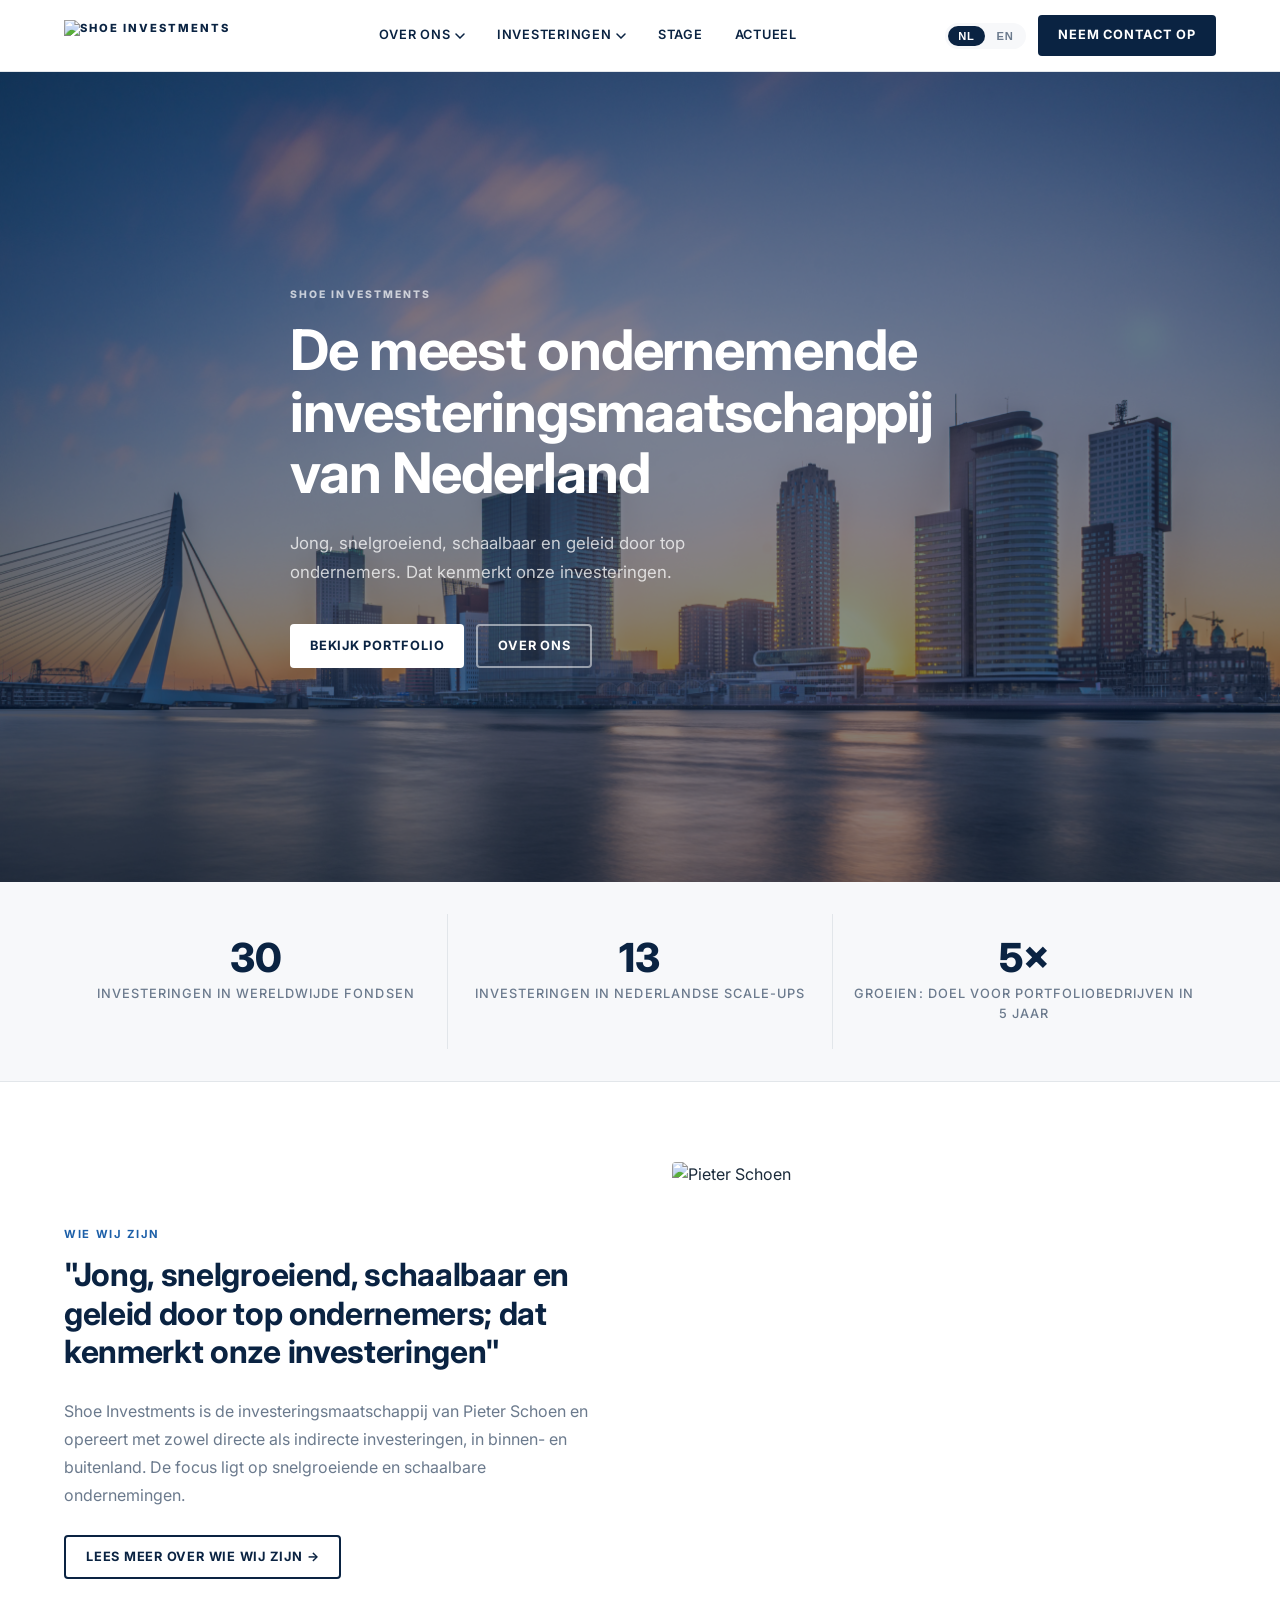
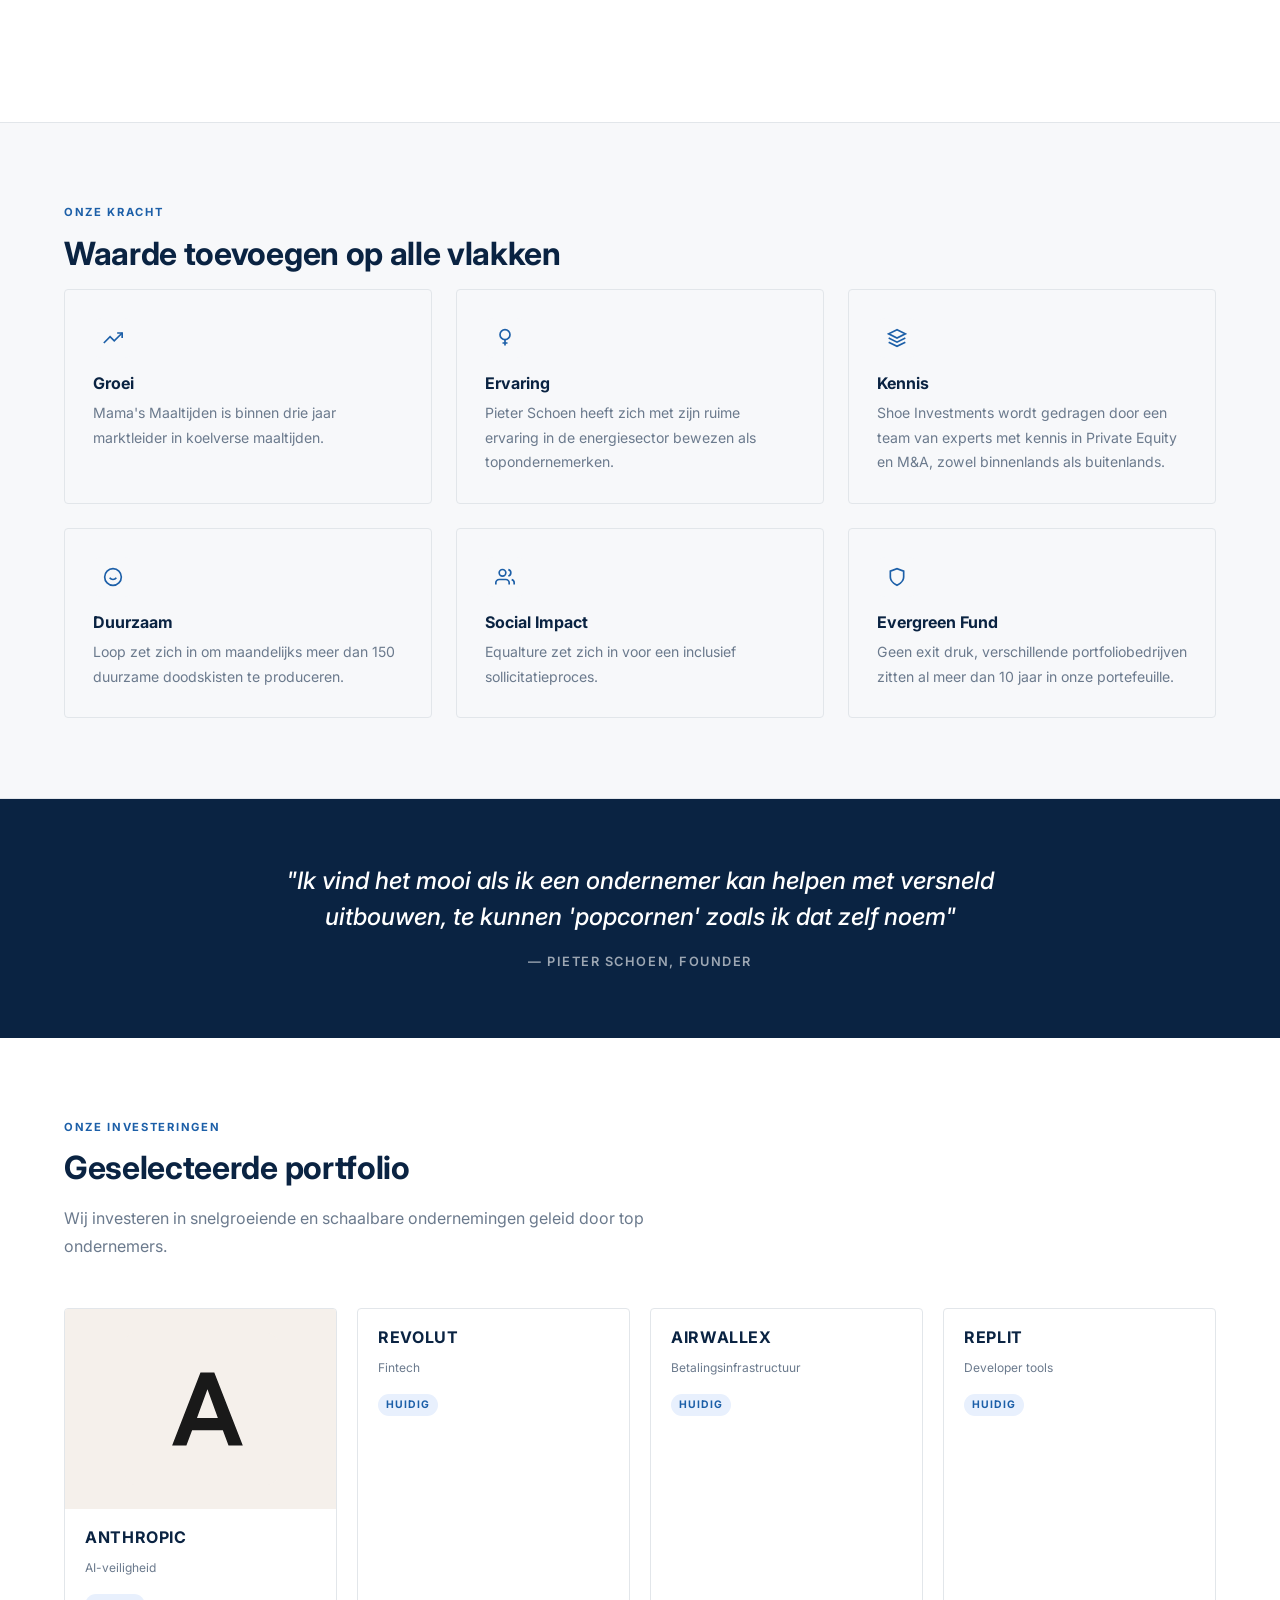
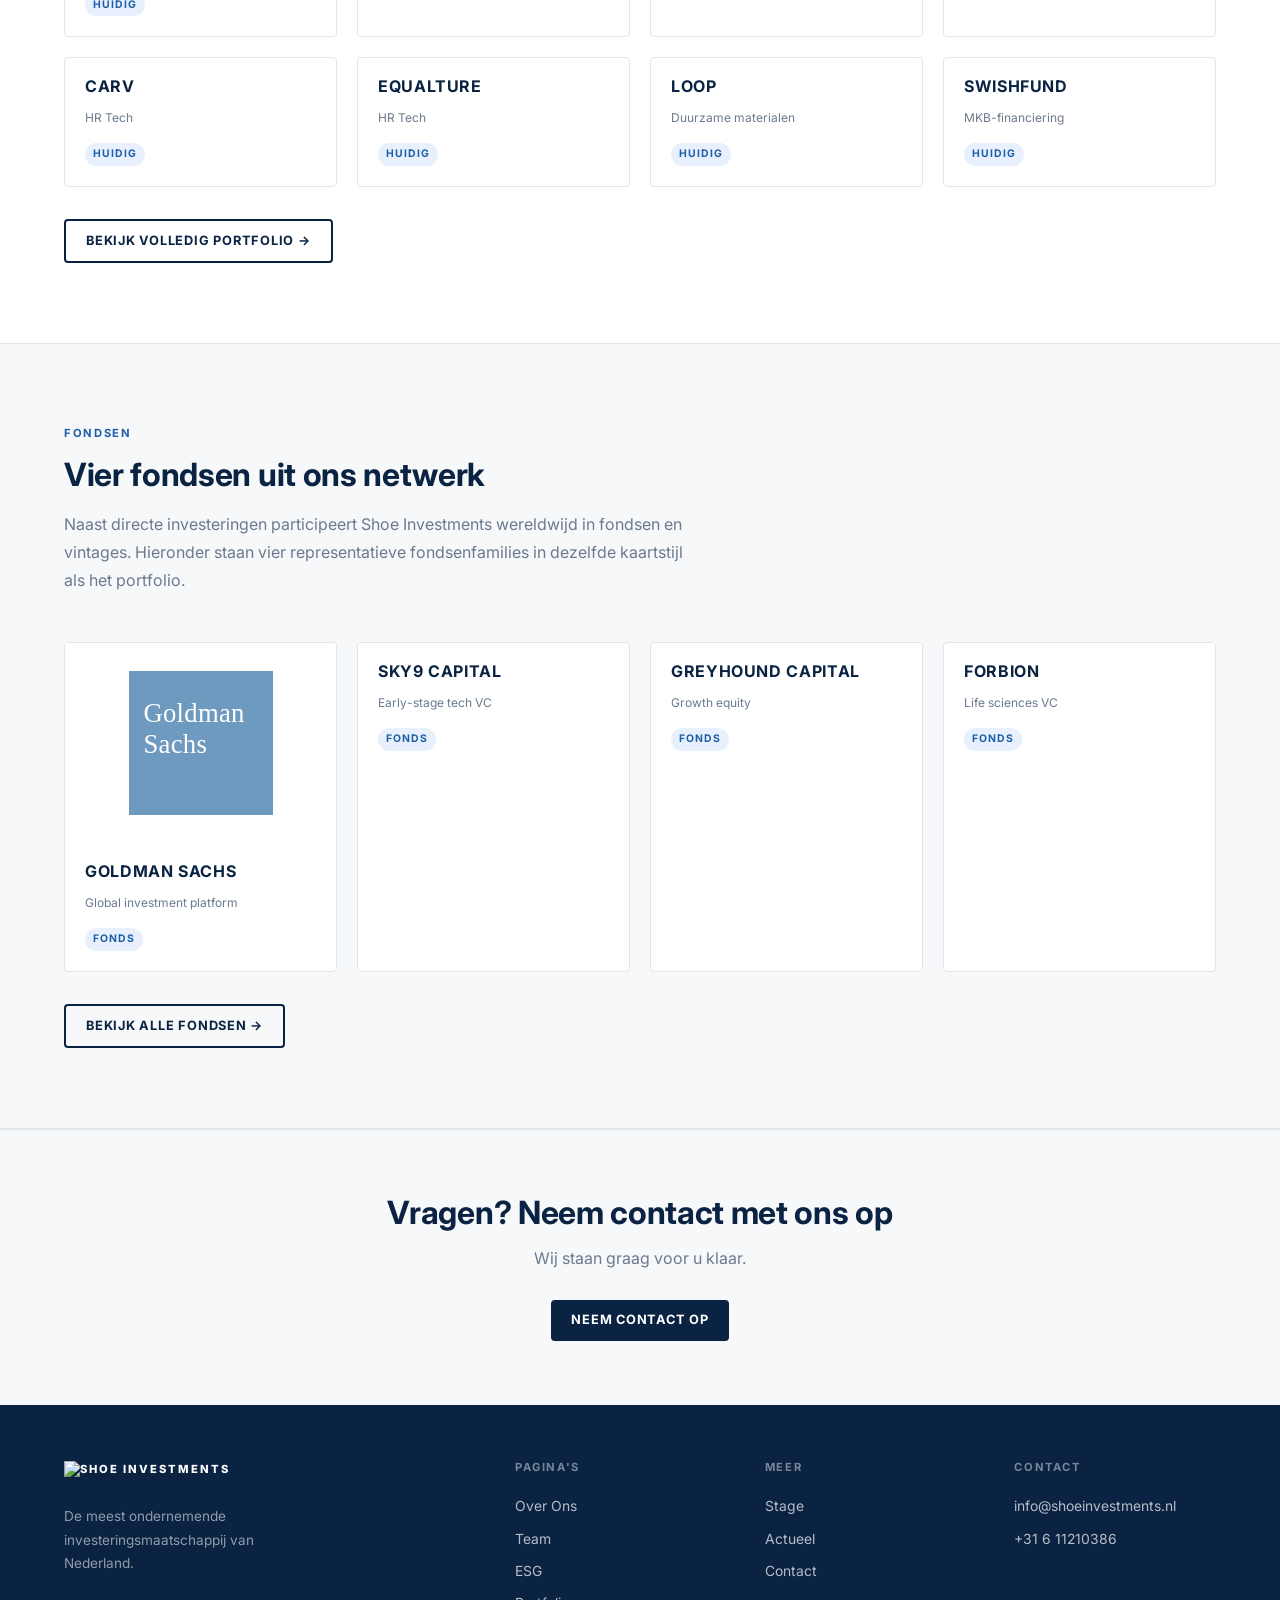
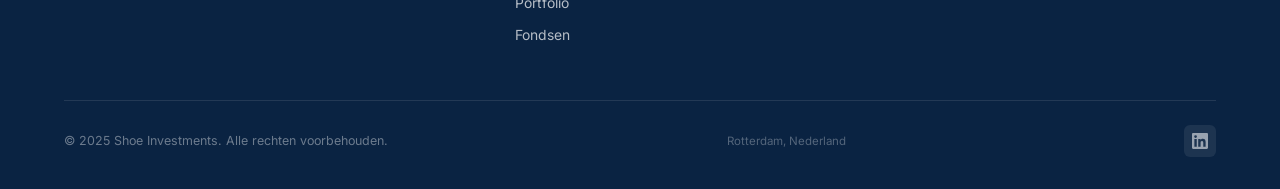
==== commit b6c8ddfb: "Update website home and Carv content" ====
--- a/index.html
+++ b/index.html
@@ -229,7 +229,7 @@
           <img src="https://cdn.prod.website-files.com/64ef52d4e63f78db8ad33967/68e4f666d54bd090810713b0_carv.png" alt="Carv" class="portfolio-card-img" onerror="this.style.display='none'">
           <div class="portfolio-card-body">
             <div class="portfolio-company">Carv</div>
-            <div class="portfolio-meta" data-nl="Sport Tech" data-en="Sport Tech">Sport Tech</div>
+            <div class="portfolio-meta" data-nl="HR Tech" data-en="HR Tech">HR Tech</div>
             <span class="portfolio-badge badge-current" data-nl="Huidig" data-en="Current">Huidig</span>
           </div>
         </a>
@@ -241,9 +241,71 @@
             <span class="portfolio-badge badge-current" data-nl="Huidig" data-en="Current">Huidig</span>
           </div>
         </a>
+        <a href="portfolio/loop.html" class="portfolio-card" data-type="current">
+          <img src="https://cdn.prod.website-files.com/64ef52d4e63f78db8ad33967/6555ae752666d124cef70362_Image_(9).png" alt="Loop" class="portfolio-card-img" onerror="this.style.display='none'">
+          <div class="portfolio-card-body">
+            <div class="portfolio-company">Loop</div>
+            <div class="portfolio-meta" data-nl="Duurzame materialen" data-en="Sustainable Materials">Duurzame materialen</div>
+            <span class="portfolio-badge badge-current" data-nl="Huidig" data-en="Current">Huidig</span>
+          </div>
+        </a>
+        <a href="portfolio/swishfund.html" class="portfolio-card" data-type="current">
+          <img src="https://cdn.prod.website-files.com/64ef52d4e63f78db8ad33967/68e4ee9a5b5c69653bcb5e36_swishfund.png" alt="Swishfund" class="portfolio-card-img" onerror="this.style.display='none'">
+          <div class="portfolio-card-body">
+            <div class="portfolio-company">Swishfund</div>
+            <div class="portfolio-meta" data-nl="MKB-financiering" data-en="SME Finance">MKB-financiering</div>
+            <span class="portfolio-badge badge-current" data-nl="Huidig" data-en="Current">Huidig</span>
+          </div>
+        </a>
       </div>
       <div style="margin-top:32px;">
         <a href="portfolio.html" class="btn btn-outline" data-nl="Bekijk volledig portfolio →" data-en="View full portfolio →">Bekijk volledig portfolio →</a>
+      </div>
+    </div>
+  </section>
+
+  <!-- ===== FUNDS TEASER ===== -->
+  <section class="section-grey">
+    <div class="container">
+      <p class="section-label" data-nl="Fondsen" data-en="Funds">Fondsen</p>
+      <h2 class="section-title" data-nl="Vier fondsen uit ons netwerk" data-en="Four funds from our network">Vier fondsen uit ons netwerk</h2>
+      <p class="section-intro" data-nl="Naast directe investeringen participeert Shoe Investments wereldwijd in fondsen en vintages. Hieronder staan vier representatieve fondsenfamilies in dezelfde kaartstijl als het portfolio." data-en="In addition to direct investments, Shoe Investments participates in funds and vintages globally. Below are four representative fund families shown in the same card style as the portfolio.">Naast directe investeringen participeert Shoe Investments wereldwijd in fondsen en vintages. Hieronder staan vier representatieve fondsenfamilies in dezelfde kaartstijl als het portfolio.</p>
+      <div class="portfolio-grid">
+        <a href="https://www.goldmansachs.com" target="_blank" rel="noopener" class="portfolio-card">
+          <img src="images/goldman-sachs-logo.svg" alt="Goldman Sachs" class="portfolio-card-img" style="object-fit:contain;background:#fff;padding:28px;" onerror="this.style.display='none'">
+          <div class="portfolio-card-body">
+            <div class="portfolio-company">Goldman Sachs</div>
+            <div class="portfolio-meta" data-nl="Global investment platform" data-en="Global investment platform">Global investment platform</div>
+            <span class="portfolio-badge badge-current" data-nl="Fonds" data-en="Fund">Fonds</span>
+          </div>
+        </a>
+        <a href="https://sky9capital.com" target="_blank" rel="noopener" class="portfolio-card">
+          <img src="https://cdn.prod.website-files.com/64eccea52a843067f3f921f5/64f0b9bd66f549c4348e8625_Rectangle%20(24).png" alt="Sky9 Capital" class="portfolio-card-img" style="object-fit:contain;background:#fff;padding:28px;" onerror="this.style.display='none'">
+          <div class="portfolio-card-body">
+            <div class="portfolio-company">Sky9 Capital</div>
+            <div class="portfolio-meta" data-nl="Early-stage tech VC" data-en="Early-stage tech VC">Early-stage tech VC</div>
+            <span class="portfolio-badge badge-current" data-nl="Fonds" data-en="Fund">Fonds</span>
+          </div>
+        </a>
+        <a href="https://greyhoundcap.com" target="_blank" rel="noopener" class="portfolio-card">
+          <img src="https://cdn.prod.website-files.com/64eccea52a843067f3f921f5/64f0bbcb9fab0d8f149f8edb_Rectangle%20(25).png" alt="Greyhound Capital" class="portfolio-card-img" style="object-fit:contain;background:#fff;padding:28px;" onerror="this.style.display='none'">
+          <div class="portfolio-card-body">
+            <div class="portfolio-company">Greyhound Capital</div>
+            <div class="portfolio-meta" data-nl="Growth equity" data-en="Growth equity">Growth equity</div>
+            <span class="portfolio-badge badge-current" data-nl="Fonds" data-en="Fund">Fonds</span>
+          </div>
+        </a>
+        <a href="https://forbion.com" target="_blank" rel="noopener" class="portfolio-card">
+          <img src="https://cdn.prod.website-files.com/64eccea52a843067f3f921f5/64f0c2f2fa6e5c5017626808_Rectangle%20(29).png" alt="Forbion" class="portfolio-card-img" style="object-fit:contain;background:#fff;padding:28px;" onerror="this.style.display='none'">
+          <div class="portfolio-card-body">
+            <div class="portfolio-company">Forbion</div>
+            <div class="portfolio-meta" data-nl="Life sciences VC" data-en="Life sciences VC">Life sciences VC</div>
+            <span class="portfolio-badge badge-current" data-nl="Fonds" data-en="Fund">Fonds</span>
+          </div>
+        </a>
+      </div>
+      <div style="margin-top:32px;">
+        <a href="fondsen.html" class="btn btn-outline" data-nl="Bekijk alle fondsen →" data-en="View all funds →">Bekijk alle fondsen →</a>
       </div>
     </div>
   </section>
--- a/css/style.css
+++ b/css/style.css
@@ -772,6 +772,24 @@
   border-radius: var(--radius);
   padding: 32px;
   border-top: 3px solid var(--blue);
+  transition: all var(--transition);
+}
+
+.esg-card-link {
+  display: block;
+  color: inherit;
+  text-decoration: none;
+}
+
+.esg-card-link:hover {
+  box-shadow: var(--shadow-hover);
+  transform: translateY(-2px);
+  border-color: transparent;
+}
+
+.esg-card-link:focus-visible {
+  outline: 2px solid var(--blue);
+  outline-offset: 4px;
 }
 
 .esg-icon {
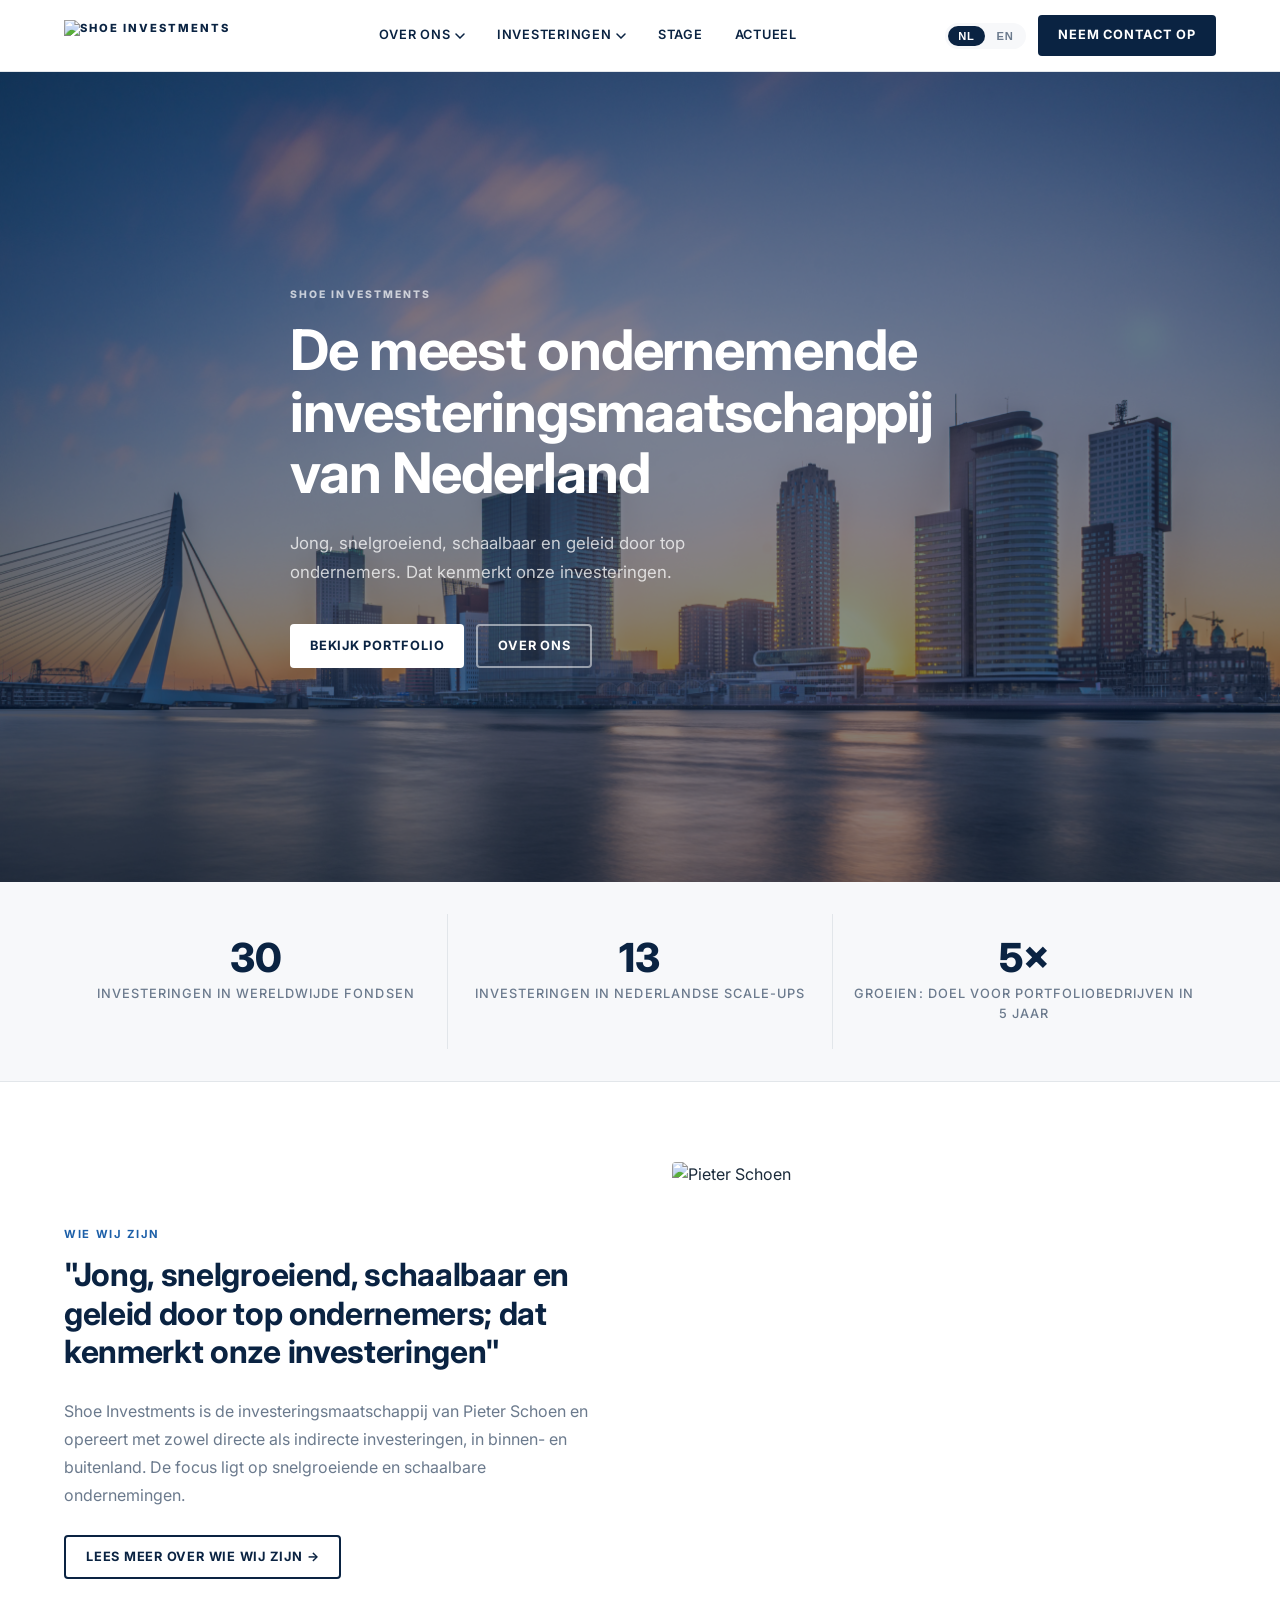
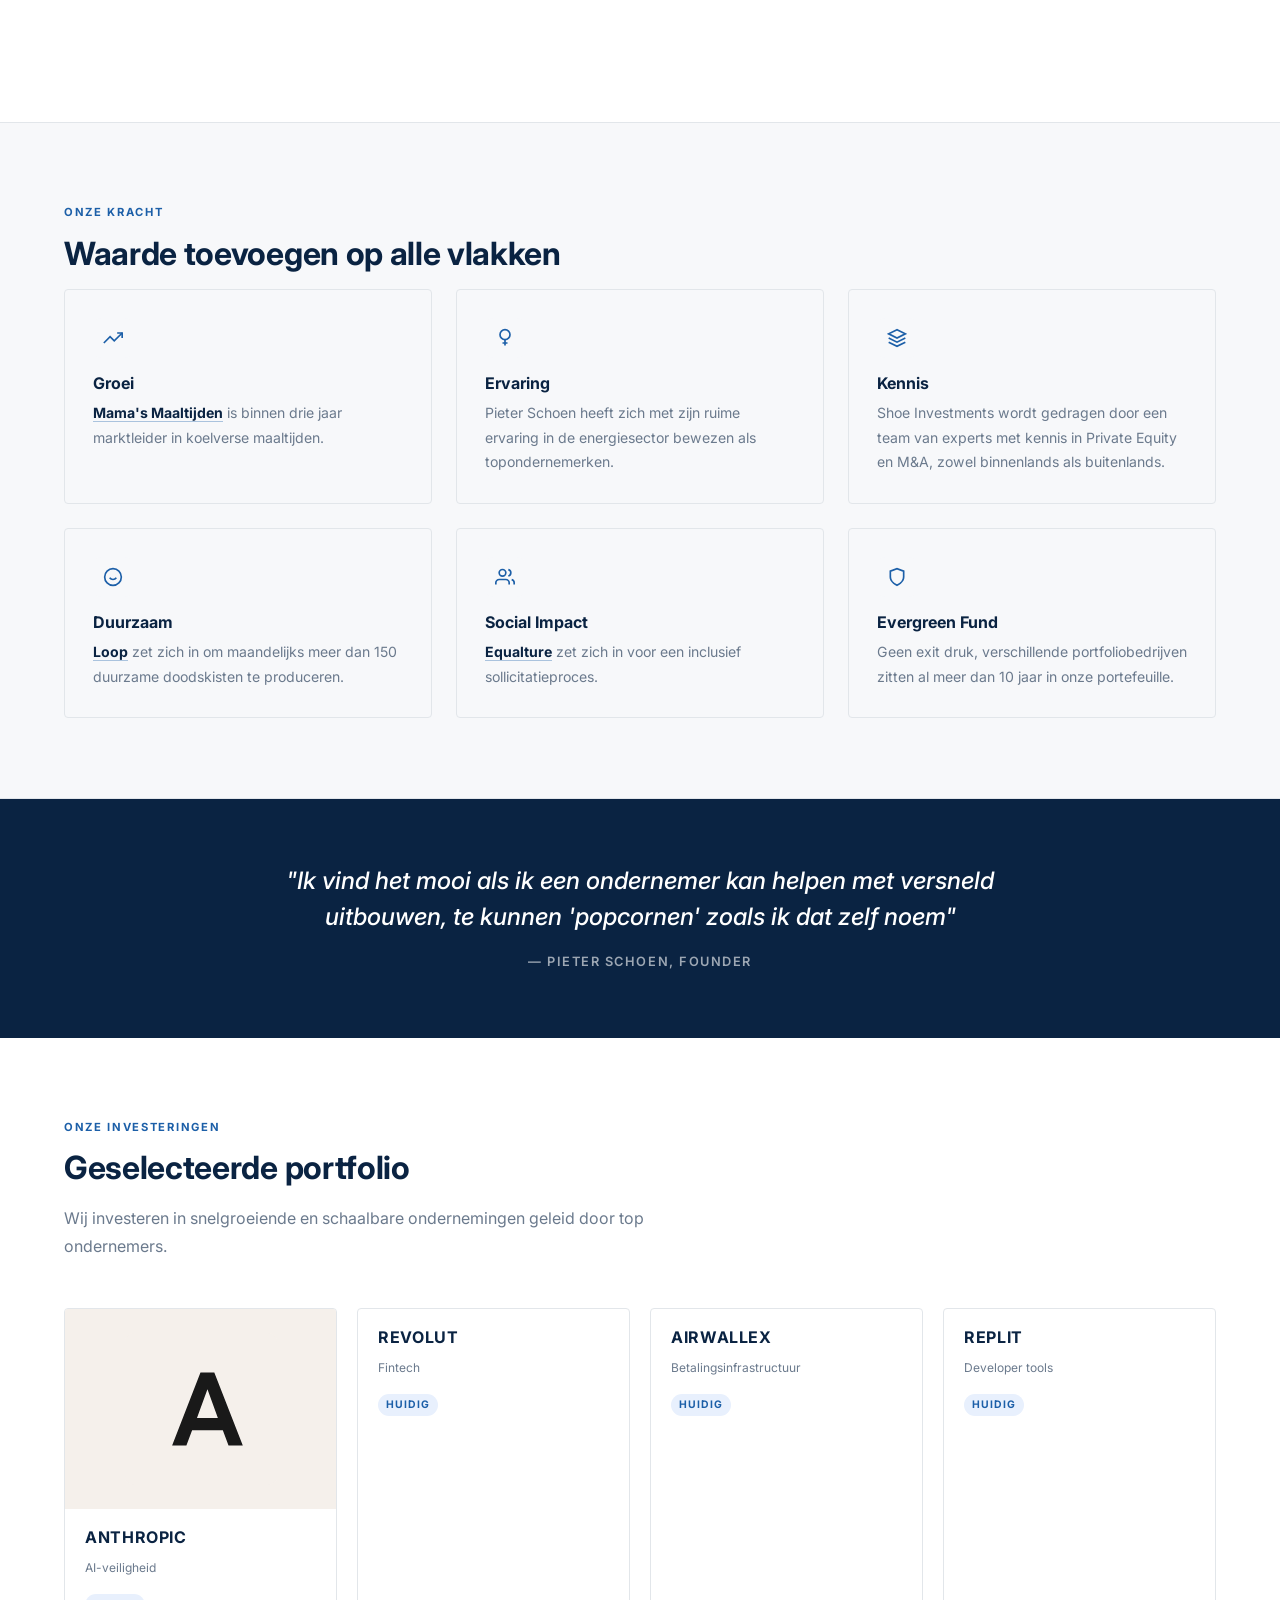
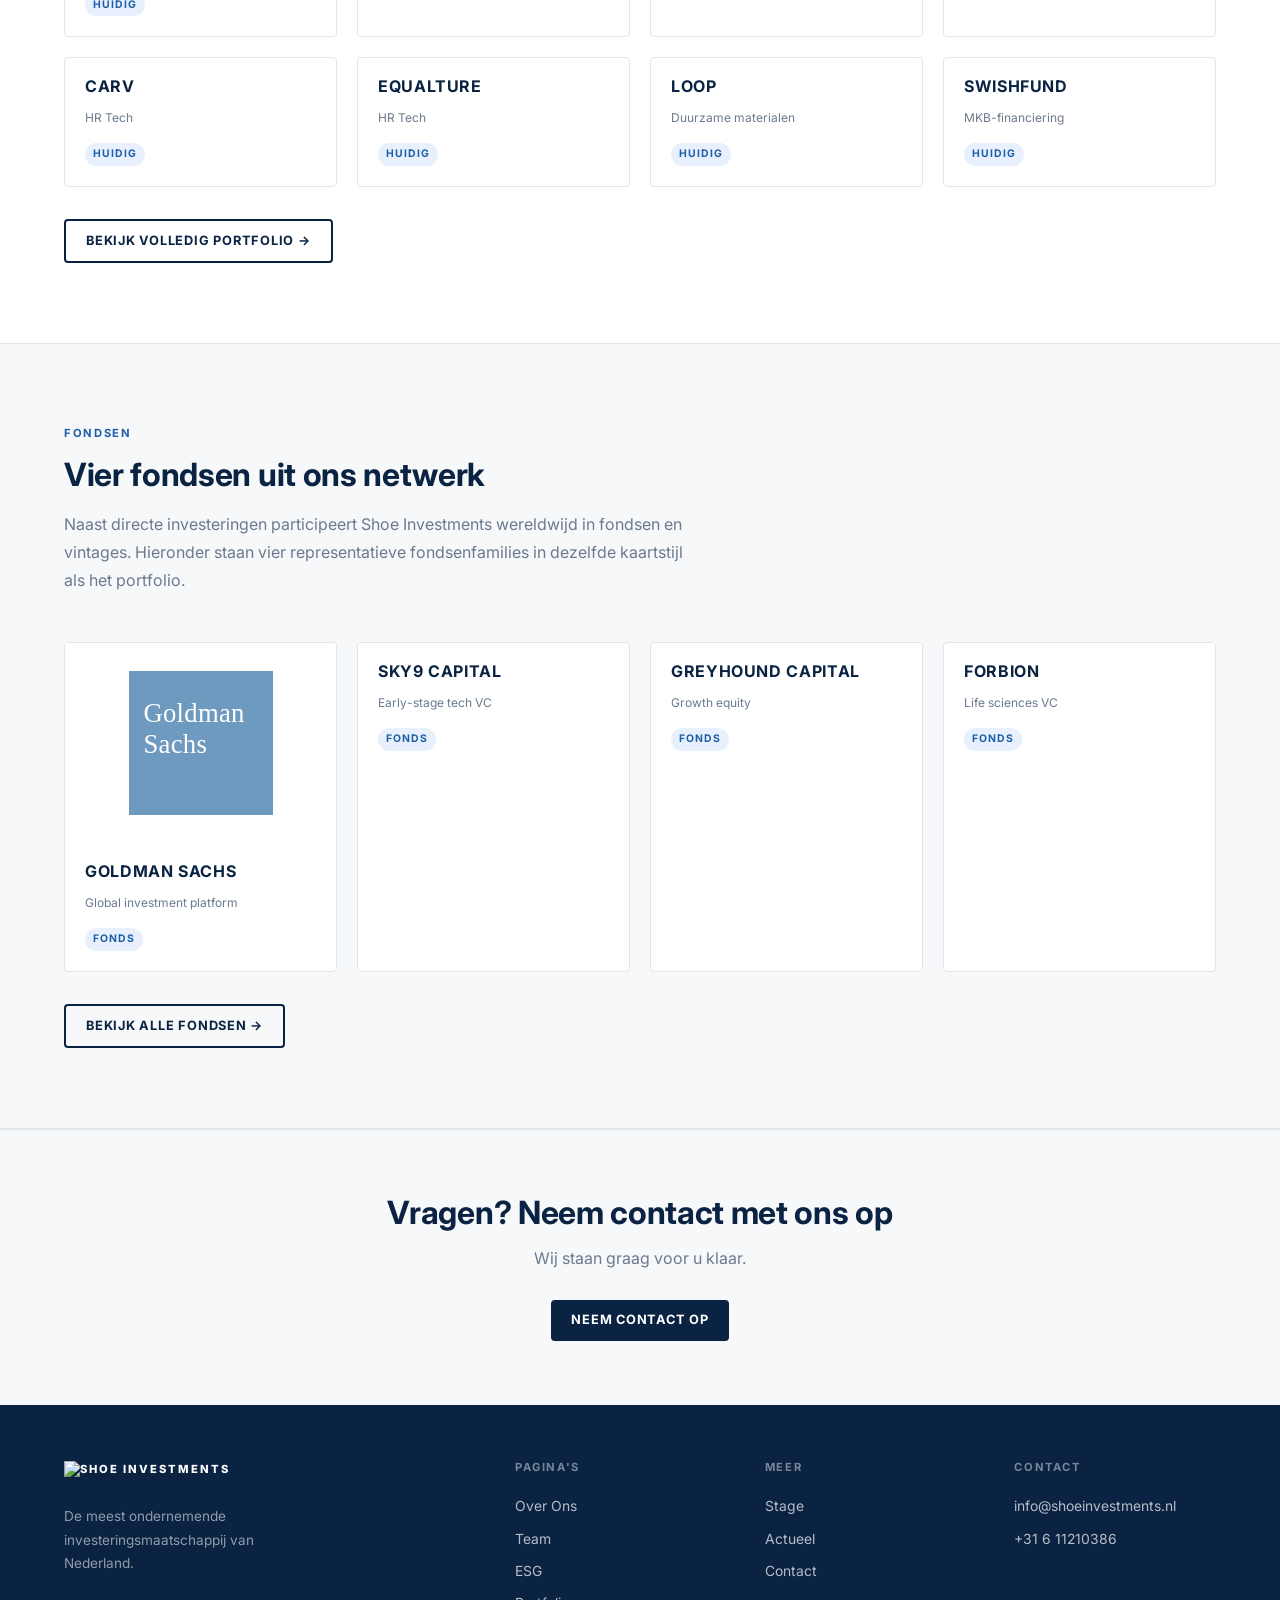
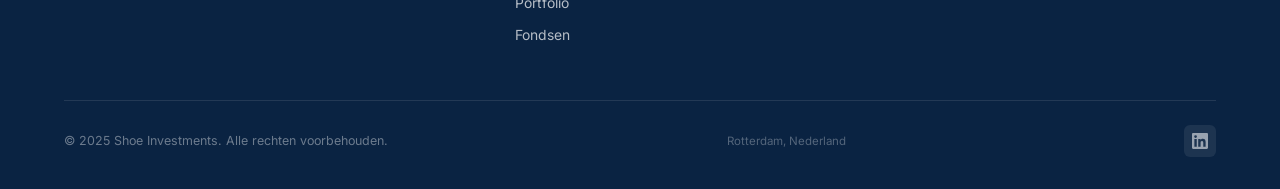
==== commit b8d9f442: "Refine ESG layout, add transition sections, update links and fund descriptions" ====
--- a/index.html
+++ b/index.html
@@ -137,7 +137,7 @@
             <svg width="20" height="20" viewBox="0 0 24 24" fill="none" stroke="currentColor" stroke-width="2"><polyline points="23 6 13.5 15.5 8.5 10.5 1 18"/><polyline points="17 6 23 6 23 12"/></svg>
           </div>
           <h3 data-nl="Groei" data-en="Growth">Groei</h3>
-          <p data-nl="Mama's Maaltijden is binnen drie jaar marktleider in koelverse maaltijden." data-en="Mama's Maaltijden became market leader in fresh chilled meals within three years.">Mama's Maaltijden is binnen drie jaar marktleider in koelverse maaltijden.</p>
+          <p data-nl-html='<a href="portfolio/mamas-maaltijden.html" class="inline-company-link">Mama&apos;s Maaltijden</a> is binnen drie jaar marktleider in koelverse maaltijden.' data-en-html='<a href="portfolio/mamas-maaltijden.html" class="inline-company-link">Mama&apos;s Maaltijden</a> became market leader in fresh chilled meals within three years.'><a href="portfolio/mamas-maaltijden.html" class="inline-company-link">Mama's Maaltijden</a> is binnen drie jaar marktleider in koelverse maaltijden.</p>
         </div>
         <div class="value-card">
           <div class="value-icon">
@@ -158,14 +158,14 @@
             <svg width="20" height="20" viewBox="0 0 24 24" fill="none" stroke="currentColor" stroke-width="2"><circle cx="12" cy="12" r="10"/><path d="M8 13s1.5 2 4 2 4-2 4-2M9 9h.01M15 9h.01"/></svg>
           </div>
           <h3 data-nl="Duurzaam" data-en="Sustainable">Duurzaam</h3>
-          <p data-nl="Loop zet zich in om maandelijks meer dan 150 duurzame doodskisten te produceren." data-en="Loop commits to producing more than 150 sustainable coffins per month.">Loop zet zich in om maandelijks meer dan 150 duurzame doodskisten te produceren.</p>
+          <p data-nl-html='<a href="portfolio/loop.html" class="inline-company-link">Loop</a> zet zich in om maandelijks meer dan 150 duurzame doodskisten te produceren.' data-en-html='<a href="portfolio/loop.html" class="inline-company-link">Loop</a> commits to producing more than 150 sustainable coffins per month.'><a href="portfolio/loop.html" class="inline-company-link">Loop</a> zet zich in om maandelijks meer dan 150 duurzame doodskisten te produceren.</p>
         </div>
         <div class="value-card">
           <div class="value-icon">
             <svg width="20" height="20" viewBox="0 0 24 24" fill="none" stroke="currentColor" stroke-width="2"><path d="M17 21v-2a4 4 0 0 0-4-4H5a4 4 0 0 0-4 4v2"/><circle cx="9" cy="7" r="4"/><path d="M23 21v-2a4 4 0 0 0-3-3.87"/><path d="M16 3.13a4 4 0 0 1 0 7.75"/></svg>
           </div>
           <h3 data-nl="Social Impact" data-en="Social Impact">Social Impact</h3>
-          <p data-nl="Equalture zet zich in voor een inclusief sollicitatieproces." data-en="Equalture is committed to an inclusive recruitment process.">Equalture zet zich in voor een inclusief sollicitatieproces.</p>
+          <p data-nl-html='<a href="portfolio/equalture.html" class="inline-company-link">Equalture</a> zet zich in voor een inclusief sollicitatieproces.' data-en-html='<a href="portfolio/equalture.html" class="inline-company-link">Equalture</a> is committed to an inclusive recruitment process.'><a href="portfolio/equalture.html" class="inline-company-link">Equalture</a> zet zich in voor een inclusief sollicitatieproces.</p>
         </div>
         <div class="value-card">
           <div class="value-icon">
--- a/css/style.css
+++ b/css/style.css
@@ -471,6 +471,18 @@
   font-size: 0.88rem;
 }
 
+.inline-company-link {
+  color: var(--navy);
+  font-weight: 700;
+  border-bottom: 1px solid rgba(28, 95, 168, 0.35);
+  transition: color var(--transition), border-color var(--transition);
+}
+
+.inline-company-link:hover {
+  color: var(--blue);
+  border-color: var(--blue);
+}
+
 /* ---------- Portfolio Cards ---------- */
 .portfolio-grid {
   display: grid;
@@ -696,14 +708,19 @@
 
 .team-photo {
   width: 100%;
-  height: 220px;
-  background: var(--grey-bg);
-  display: flex;
-  align-items: center;
-  justify-content: center;
-  color: var(--grey-border);
-  font-size: 3rem;
+  height: auto;
+  background: transparent;
+  display: block;
   overflow: hidden;
+}
+
+.team-photo img {
+  width: 100%;
+  height: auto;
+  object-fit: cover !important;
+  object-position: center top !important;
+  padding: 0;
+  display: block;
 }
 
 .team-info {
@@ -760,58 +777,121 @@
 }
 
 /* ---------- ESG Section ---------- */
-.esg-grid {
-  display: grid;
-  grid-template-columns: repeat(auto-fill, minmax(320px, 1fr));
-  gap: 24px;
-}
-
-.esg-card {
+.esg-showcase .section-intro {
+  max-width: 760px;
+  margin-bottom: 42px;
+}
+
+.esg-grid.esg-grid-premium {
+  display: grid;
+  grid-template-columns: repeat(12, minmax(0, 1fr));
+  gap: 28px;
+}
+
+.esg-card-premium {
   background: var(--white);
   border: 1px solid var(--grey-border);
-  border-radius: var(--radius);
-  padding: 32px;
-  border-top: 3px solid var(--blue);
-  transition: all var(--transition);
-}
-
-.esg-card-link {
-  display: block;
+  border-left: 3px solid var(--blue);
+  border-radius: var(--radius);
+  padding: 34px;
+  box-shadow: 0 4px 20px rgba(10, 35, 66, 0.06);
+  transition: transform 0.25s ease, box-shadow 0.25s ease, border-color 0.25s ease;
+  min-height: 100%;
+  display: flex;
+  flex-direction: column;
+}
+
+.esg-card-link.esg-card-premium {
   color: inherit;
   text-decoration: none;
 }
 
-.esg-card-link:hover {
+.esg-card-link.esg-card-premium:hover {
+  transform: translateY(-4px);
   box-shadow: var(--shadow-hover);
-  transform: translateY(-2px);
-  border-color: transparent;
-}
-
-.esg-card-link:focus-visible {
+  border-color: rgba(28, 95, 168, 0.4);
+}
+
+.esg-card-link.esg-card-premium:focus-visible {
   outline: 2px solid var(--blue);
   outline-offset: 4px;
 }
 
-.esg-icon {
-  width: 44px;
-  height: 44px;
-  background: #e8f0fd;
-  border-radius: 10px;
-  display: flex;
-  align-items: center;
-  justify-content: center;
-  margin-bottom: 16px;
+.esg-kicker {
+  font-size: 0.68rem;
+  font-weight: 700;
+  letter-spacing: 0.12em;
+  text-transform: uppercase;
   color: var(--blue);
-  font-size: 1.3rem;
-}
-
-.esg-card h3 {
-  font-size: 1.05rem;
   margin-bottom: 10px;
-  color: var(--navy);
-}
-
-.esg-card p { font-size: 0.87rem; }
+}
+
+.esg-card-premium h3 {
+  font-size: clamp(1.08rem, 1.55vw, 1.35rem);
+  margin-bottom: 12px;
+  color: var(--navy);
+  line-height: 1.25;
+}
+
+.esg-card-premium > p:not(.esg-kicker) {
+  font-size: 0.89rem;
+  line-height: 1.68;
+}
+
+.esg-card-loop { grid-column: span 7; }
+.esg-card-mega { grid-column: span 5; }
+.esg-card-equalture { grid-column: span 5; }
+.esg-card-mamas { grid-column: span 7; }
+.esg-card-groningen { grid-column: span 8; }
+.esg-card-voccp { grid-column: span 4; }
+
+.esg-card-premium .esg-img-block {
+  width: 100%;
+  height: 230px;
+  object-fit: cover;
+  border-radius: var(--radius);
+  display: block;
+  margin-top: 22px;
+}
+
+.esg-card-groningen .esg-img-block {
+  height: 250px;
+}
+
+.esg-card-voccp .esg-img-block {
+  height: 210px;
+}
+
+.esg-mini-actions {
+  display: flex;
+  gap: 12px;
+  flex-wrap: wrap;
+  margin-top: 18px;
+}
+
+.esg-transition-card {
+  background: var(--white);
+  border: 1px solid var(--grey-border);
+  border-left: 3px solid var(--blue);
+  border-radius: var(--radius);
+  padding: 42px 46px;
+  box-shadow: var(--shadow);
+}
+
+.esg-transition-card h2 {
+  margin-bottom: 14px;
+}
+
+.esg-transition-card .section-intro {
+  max-width: none;
+  margin-bottom: 24px;
+}
+
+.esg-transition-actions {
+  display: flex;
+  flex-wrap: wrap;
+  gap: 12px;
+}
 
 /* ---------- Fondsen List ---------- */
 .fondsen-grid {
@@ -1009,6 +1089,43 @@
   font-weight: 700;
 }
 
+.stage-apply-card {
+  max-width: 860px;
+  margin: 0 auto;
+}
+
+.stage-apply-layout {
+  display: grid;
+  grid-template-columns: minmax(0, 1fr) 260px;
+  gap: 24px;
+  align-items: start;
+  margin-top: 16px;
+}
+
+.stage-apply-text p {
+  margin-bottom: 12px;
+}
+
+.stage-apply-text p:last-child {
+  margin-bottom: 0;
+}
+
+.stage-apply-photo-wrap {
+  display: flex;
+  justify-content: flex-end;
+}
+
+.stage-apply-photo {
+  width: 100%;
+  max-width: 260px;
+  aspect-ratio: 1 / 1;
+  border-radius: 50%;
+  border: 2px solid var(--grey-border);
+  object-fit: cover;
+  object-position: center top;
+  box-shadow: var(--shadow);
+}
+
 /* ---------- Testimonials ---------- */
 .testimonials-grid {
   display: grid;
@@ -1031,8 +1148,8 @@
 }
 
 .testimonial-avatar {
-  width: 52px;
-  height: 52px;
+  width: 66px;
+  height: 66px;
   border-radius: 50%;
   object-fit: cover;
   object-position: top;
@@ -1194,6 +1311,28 @@
 
 .news-card p {
   font-size: 0.82rem;
+}
+
+.news-stage-section {
+  padding-top: 0;
+}
+
+.news-stage-card {
+  background: var(--white);
+  border: 1px solid var(--grey-border);
+  border-left: 3px solid var(--blue);
+  border-radius: var(--radius);
+  box-shadow: var(--shadow);
+  padding: 40px 44px;
+}
+
+.news-stage-card h2 {
+  margin-bottom: 12px;
+}
+
+.news-stage-card > p:not(.section-label) {
+  margin-bottom: 24px;
+  max-width: 760px;
 }
 
 /* ---------- Page Hero (inner pages) ---------- */
@@ -1241,6 +1380,97 @@
 .two-col.reverse { direction: rtl; }
 .two-col.reverse > * { direction: ltr; }
 
+/* ---------- About page founder block ---------- */
+.about-founder-wrap {
+  display: flex;
+  flex-direction: column;
+  gap: 16px;
+}
+
+.about-founder-photo {
+  width: 100%;
+  border-radius: var(--radius);
+  border: 1px solid var(--grey-border);
+  box-shadow: var(--shadow);
+  object-fit: cover;
+}
+
+.about-founder-caption {
+  font-size: 0.72rem;
+  font-weight: 700;
+  letter-spacing: 0.08em;
+  text-transform: uppercase;
+  color: var(--blue);
+}
+
+.about-invest-grid {
+  display: grid;
+  grid-template-columns: 1fr 1fr 1fr;
+  gap: 16px;
+}
+
+/* ---------- About page feature sections ---------- */
+.about-feature-section {
+  padding: 88px 0;
+}
+
+.about-feature-layout {
+  align-items: stretch;
+  gap: 56px;
+}
+
+.about-feature-media {
+  border: 1px solid var(--grey-border);
+  border-radius: var(--radius);
+  overflow: hidden;
+  box-shadow: var(--shadow);
+  background: var(--grey-bg);
+}
+
+.about-feature-image {
+  width: 100%;
+  height: 400px;
+  object-fit: cover;
+  object-position: center;
+}
+
+.about-team-media {
+  background: linear-gradient(180deg, #dce6f1 0%, #eef3f8 100%);
+}
+
+.about-feature-image.about-team-collage {
+  object-fit: contain;
+  object-position: center;
+  padding: 16px 10px 0;
+}
+
+.about-feature-image.about-portfolio-rotator {
+  transition: opacity 0.35s ease;
+}
+
+.about-feature-image.about-portfolio-rotator.fade-out {
+  opacity: 0.25;
+}
+
+.about-feature-copy {
+  display: flex;
+  flex-direction: column;
+  justify-content: center;
+}
+
+.about-feature-copy h2 {
+  margin-bottom: 14px;
+}
+
+.about-feature-copy > p:not(.section-label) {
+  font-size: 0.92rem;
+  margin-bottom: 24px;
+}
+
+.about-feature-copy .btn {
+  align-self: flex-start;
+}
+
 /* ---------- Pillars ---------- */
 .pillars-grid {
   display: grid;
@@ -1494,6 +1724,24 @@
 
   .contact-grid { grid-template-columns: 1fr; gap: 40px; }
   .two-col { grid-template-columns: 1fr; gap: 32px; }
+  .about-feature-layout { gap: 28px; }
+  .about-feature-image { height: 320px; }
+  .about-feature-image.about-team-collage { padding: 12px 8px 0; }
+  .about-invest-grid { grid-template-columns: 1fr 1fr; }
+  .stage-apply-layout { grid-template-columns: minmax(0, 1fr) 220px; }
+  .stage-apply-photo { max-width: 220px; }
+  .esg-grid.esg-grid-premium { grid-template-columns: repeat(2, minmax(0, 1fr)); gap: 22px; }
+  .esg-card-loop,
+  .esg-card-mega,
+  .esg-card-equalture,
+  .esg-card-mamas { grid-column: span 1; }
+  .esg-card-groningen,
+  .esg-card-voccp { grid-column: span 2; }
+  .esg-card-premium { padding: 28px; }
+  .esg-card-premium .esg-img-block { height: 210px; }
+  .esg-card-groningen .esg-img-block { height: 230px; }
+  .esg-transition-card { padding: 34px 30px; }
+  .news-stage-card { padding: 32px 28px; }
   .pillars-grid { grid-template-columns: 1fr; }
   .footer-grid { grid-template-columns: 1fr 1fr; gap: 32px; }
   .stats-grid { grid-template-columns: 1fr; }
@@ -1507,6 +1755,24 @@
   .hero { min-height: 80vh; }
   .footer-grid { grid-template-columns: 1fr; }
   .portfolio-grid { grid-template-columns: 1fr 1fr; }
+  .about-feature-image { height: 250px; }
+  .about-feature-image.about-team-collage { padding: 10px 8px 0; }
+  .stage-apply-layout { grid-template-columns: 1fr; }
+  .stage-apply-photo-wrap { justify-content: flex-start; }
+  .stage-apply-photo { max-width: 200px; }
+  .esg-grid.esg-grid-premium { grid-template-columns: 1fr; gap: 18px; }
+  .esg-card-loop,
+  .esg-card-mega,
+  .esg-card-equalture,
+  .esg-card-mamas,
+  .esg-card-groningen,
+  .esg-card-voccp { grid-column: span 1; }
+  .esg-card-premium { padding: 24px; }
+  .esg-card-premium .esg-img-block { height: 190px; margin-top: 16px; }
+  .esg-transition-card { padding: 26px 22px; }
+  .esg-transition-actions { flex-direction: column; align-items: flex-start; }
+  .news-stage-card { padding: 24px 22px; }
+  .about-invest-grid { grid-template-columns: 1fr; }
   .hero-actions { flex-direction: column; }
   .footer-bottom { flex-direction: column; gap: 8px; text-align: center; }
 }
@@ -1663,20 +1929,9 @@
 /* ---------- ESG images ---------- */
 .esg-img-block {
   width: 100%;
-  height: 260px;
   object-fit: cover;
   border-radius: var(--radius);
   display: block;
-  margin-top: 20px;
-}
-
-.esg-card-wide {
-  grid-column: span 2;
-}
-
-@media (max-width: 768px) {
-  .esg-card-wide { grid-column: span 1; }
-  .esg-img-block { height: 200px; }
 }
 
 /* ---------- Over-ons carousel ---------- */
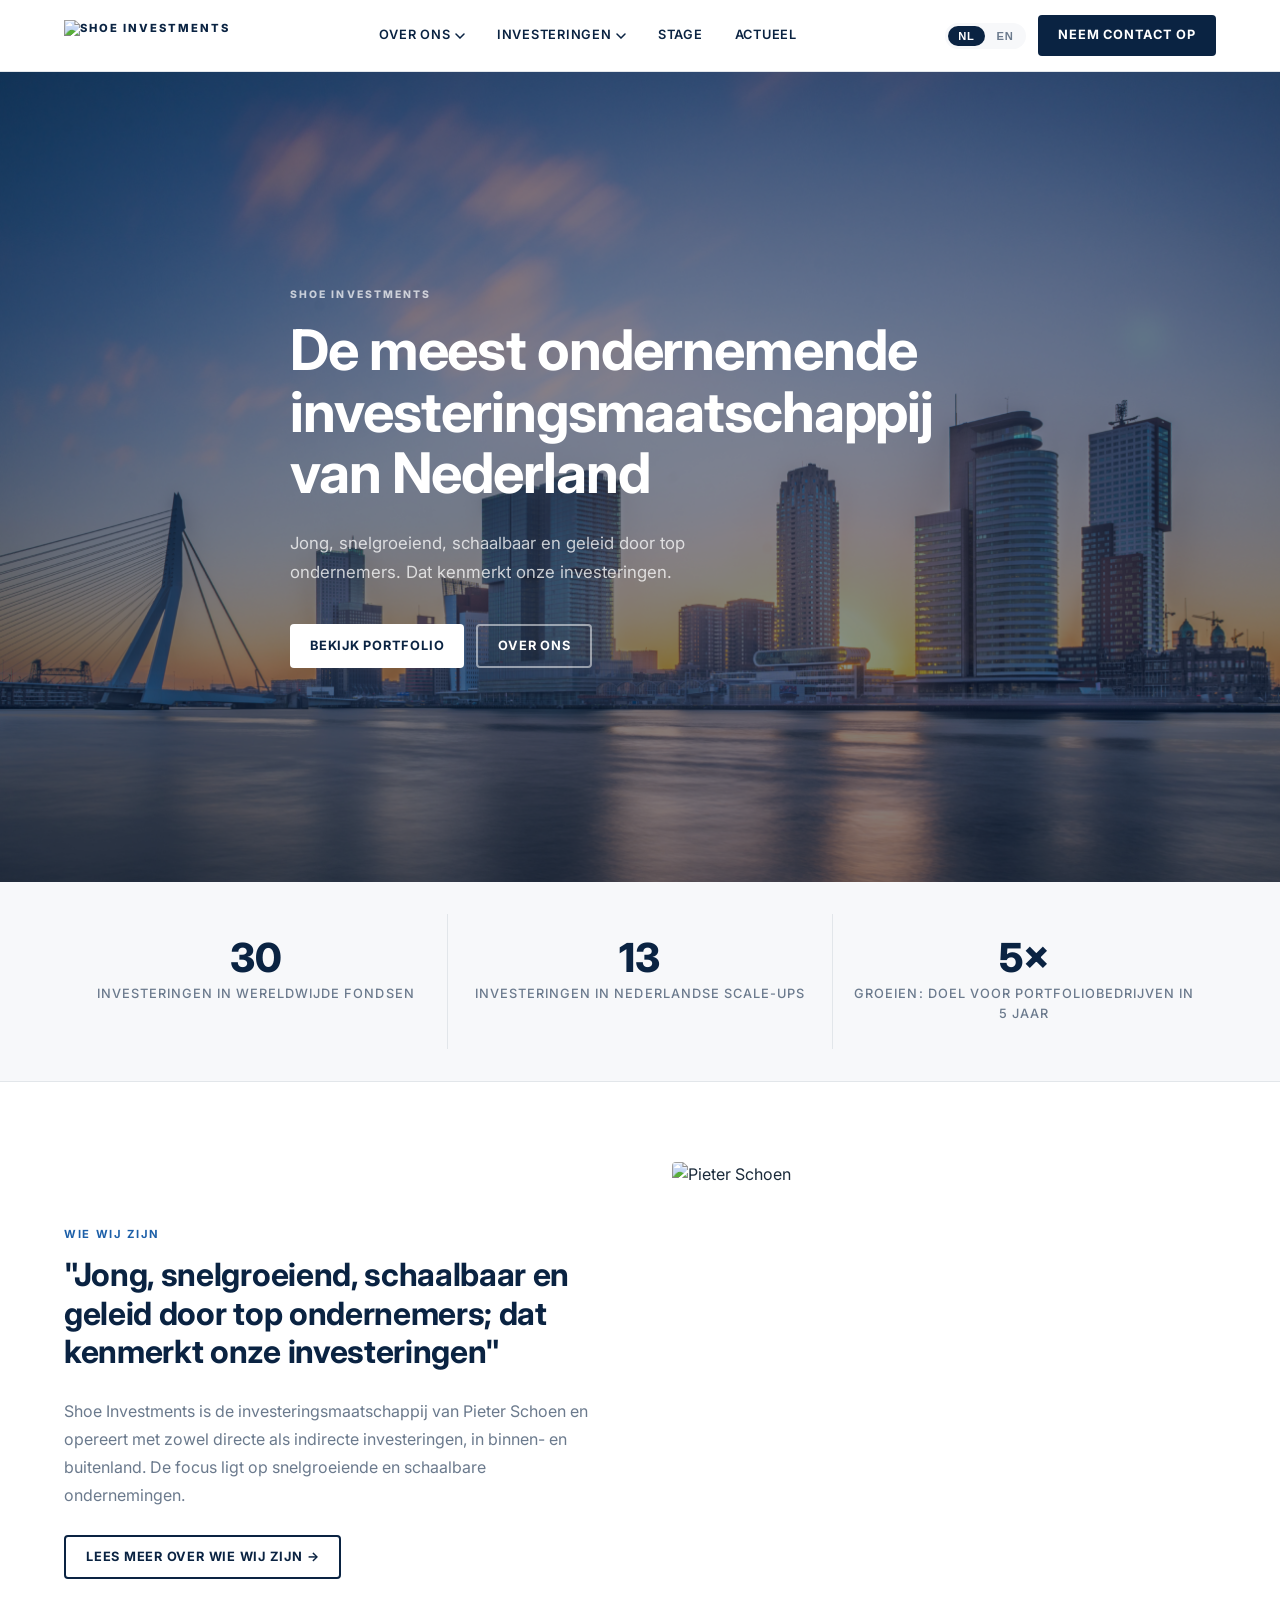
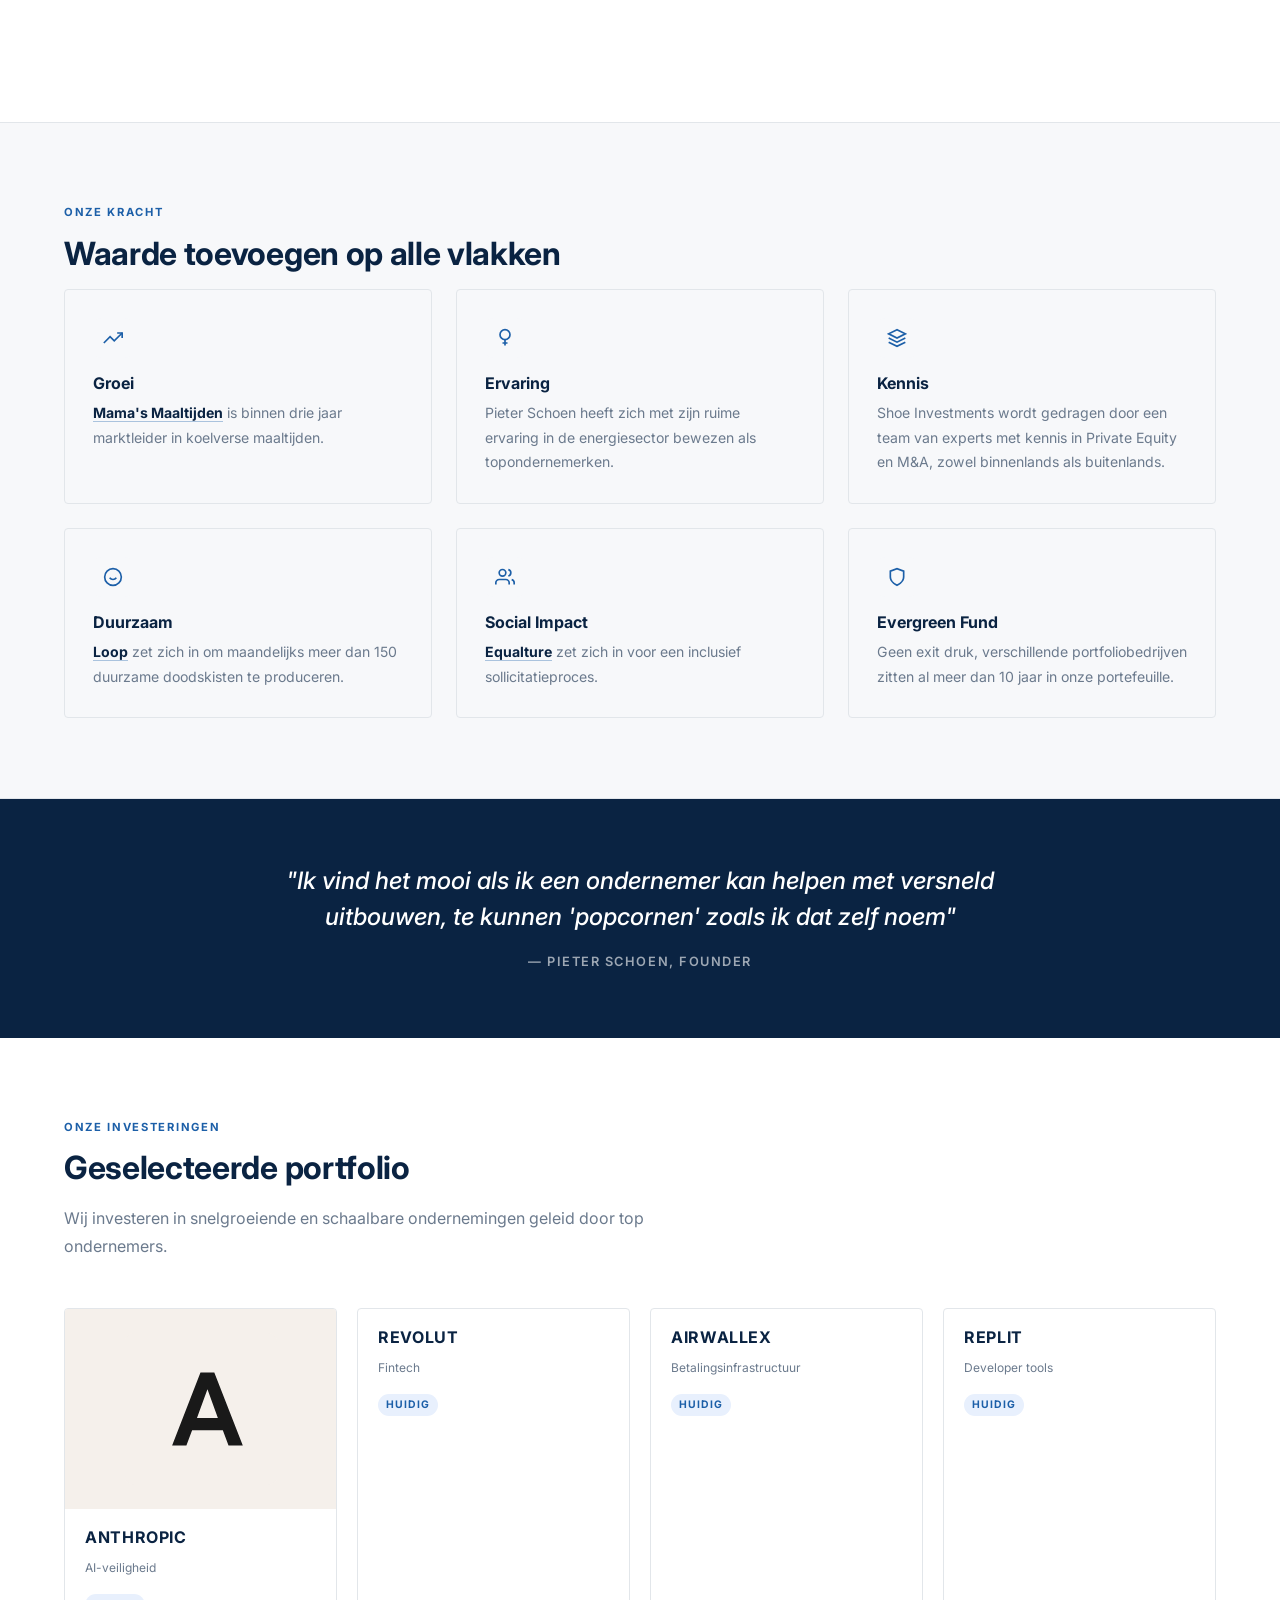
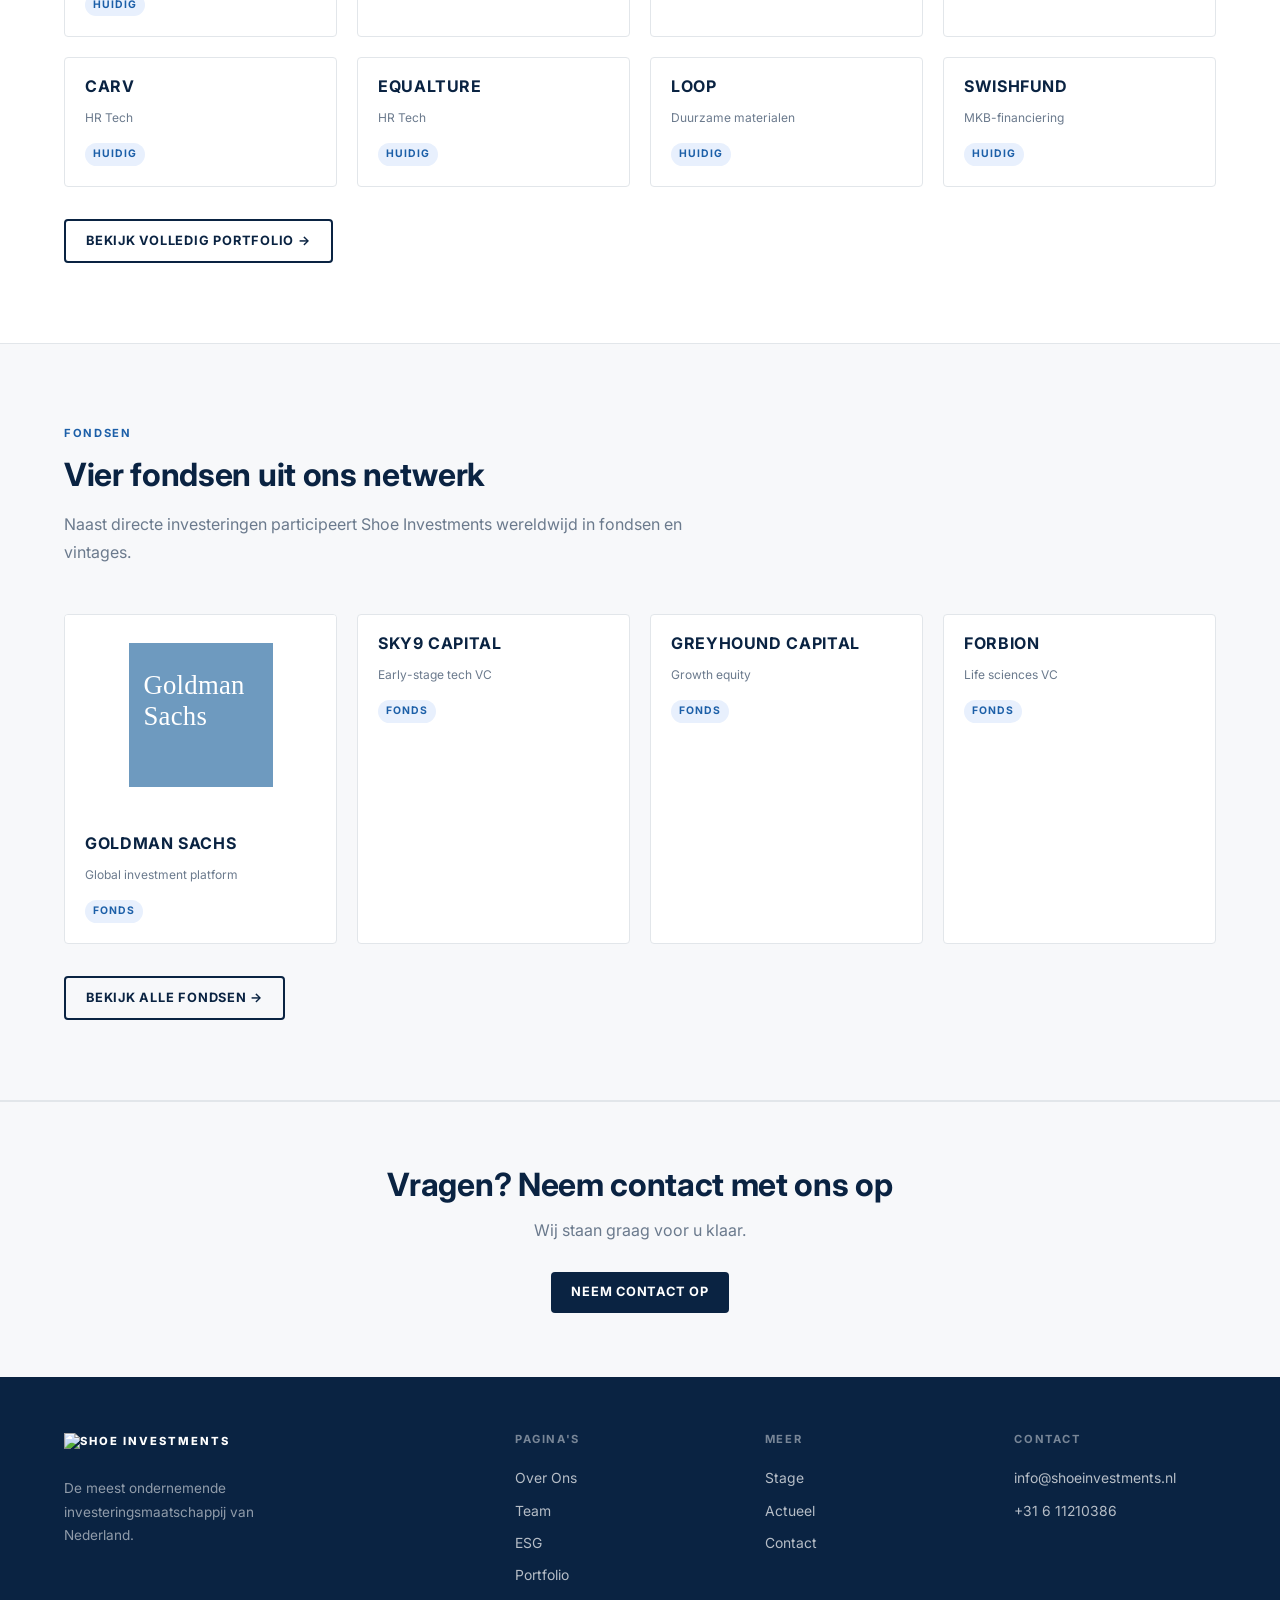
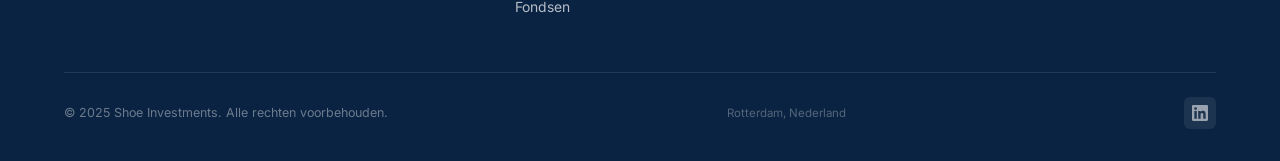
==== commit d812a06c: "Refine and remove requested section texts" ====
--- a/index.html
+++ b/index.html
@@ -137,7 +137,7 @@
             <svg width="20" height="20" viewBox="0 0 24 24" fill="none" stroke="currentColor" stroke-width="2"><polyline points="23 6 13.5 15.5 8.5 10.5 1 18"/><polyline points="17 6 23 6 23 12"/></svg>
           </div>
           <h3 data-nl="Groei" data-en="Growth">Groei</h3>
-          <p data-nl-html='<a href="portfolio/mamas-maaltijden.html" class="inline-company-link">Mama&apos;s Maaltijden</a> is binnen drie jaar marktleider in koelverse maaltijden.' data-en-html='<a href="portfolio/mamas-maaltijden.html" class="inline-company-link">Mama&apos;s Maaltijden</a> became market leader in fresh chilled meals within three years.'><a href="portfolio/mamas-maaltijden.html" class="inline-company-link">Mama's Maaltijden</a> is binnen drie jaar marktleider in koelverse maaltijden.</p>
+          <p><a href="portfolio/mamas-maaltijden.html" class="inline-company-link">Mama's Maaltijden</a> <span data-nl="is binnen drie jaar marktleider in koelverse maaltijden." data-en="became market leader in fresh chilled meals within three years.">is binnen drie jaar marktleider in koelverse maaltijden.</span></p>
         </div>
         <div class="value-card">
           <div class="value-icon">
@@ -158,14 +158,14 @@
             <svg width="20" height="20" viewBox="0 0 24 24" fill="none" stroke="currentColor" stroke-width="2"><circle cx="12" cy="12" r="10"/><path d="M8 13s1.5 2 4 2 4-2 4-2M9 9h.01M15 9h.01"/></svg>
           </div>
           <h3 data-nl="Duurzaam" data-en="Sustainable">Duurzaam</h3>
-          <p data-nl-html='<a href="portfolio/loop.html" class="inline-company-link">Loop</a> zet zich in om maandelijks meer dan 150 duurzame doodskisten te produceren.' data-en-html='<a href="portfolio/loop.html" class="inline-company-link">Loop</a> commits to producing more than 150 sustainable coffins per month.'><a href="portfolio/loop.html" class="inline-company-link">Loop</a> zet zich in om maandelijks meer dan 150 duurzame doodskisten te produceren.</p>
+          <p><a href="portfolio/loop.html" class="inline-company-link">Loop</a> <span data-nl="zet zich in om maandelijks meer dan 150 duurzame doodskisten te produceren." data-en="commits to producing more than 150 sustainable coffins per month.">zet zich in om maandelijks meer dan 150 duurzame doodskisten te produceren.</span></p>
         </div>
         <div class="value-card">
           <div class="value-icon">
             <svg width="20" height="20" viewBox="0 0 24 24" fill="none" stroke="currentColor" stroke-width="2"><path d="M17 21v-2a4 4 0 0 0-4-4H5a4 4 0 0 0-4 4v2"/><circle cx="9" cy="7" r="4"/><path d="M23 21v-2a4 4 0 0 0-3-3.87"/><path d="M16 3.13a4 4 0 0 1 0 7.75"/></svg>
           </div>
           <h3 data-nl="Social Impact" data-en="Social Impact">Social Impact</h3>
-          <p data-nl-html='<a href="portfolio/equalture.html" class="inline-company-link">Equalture</a> zet zich in voor een inclusief sollicitatieproces.' data-en-html='<a href="portfolio/equalture.html" class="inline-company-link">Equalture</a> is committed to an inclusive recruitment process.'><a href="portfolio/equalture.html" class="inline-company-link">Equalture</a> zet zich in voor een inclusief sollicitatieproces.</p>
+          <p><a href="portfolio/equalture.html" class="inline-company-link">Equalture</a> <span data-nl="zet zich in voor een inclusief sollicitatieproces." data-en="is committed to an inclusive recruitment process.">zet zich in voor een inclusief sollicitatieproces.</span></p>
         </div>
         <div class="value-card">
           <div class="value-icon">
@@ -269,7 +269,7 @@
     <div class="container">
       <p class="section-label" data-nl="Fondsen" data-en="Funds">Fondsen</p>
       <h2 class="section-title" data-nl="Vier fondsen uit ons netwerk" data-en="Four funds from our network">Vier fondsen uit ons netwerk</h2>
-      <p class="section-intro" data-nl="Naast directe investeringen participeert Shoe Investments wereldwijd in fondsen en vintages. Hieronder staan vier representatieve fondsenfamilies in dezelfde kaartstijl als het portfolio." data-en="In addition to direct investments, Shoe Investments participates in funds and vintages globally. Below are four representative fund families shown in the same card style as the portfolio.">Naast directe investeringen participeert Shoe Investments wereldwijd in fondsen en vintages. Hieronder staan vier representatieve fondsenfamilies in dezelfde kaartstijl als het portfolio.</p>
+      <p class="section-intro" data-nl="Naast directe investeringen participeert Shoe Investments wereldwijd in fondsen en vintages." data-en="In addition to direct investments, Shoe Investments participates in funds and vintages globally.">Naast directe investeringen participeert Shoe Investments wereldwijd in fondsen en vintages.</p>
       <div class="portfolio-grid">
         <a href="https://www.goldmansachs.com" target="_blank" rel="noopener" class="portfolio-card">
           <img src="images/goldman-sachs-logo.svg" alt="Goldman Sachs" class="portfolio-card-img" style="object-fit:contain;background:#fff;padding:28px;" onerror="this.style.display='none'">
--- a/css/style.css
+++ b/css/style.css
@@ -476,9 +476,14 @@
   font-weight: 700;
   border-bottom: 1px solid rgba(28, 95, 168, 0.35);
   transition: color var(--transition), border-color var(--transition);
-}
-
-.inline-company-link:hover {
+  text-decoration: none;
+  cursor: pointer;
+  position: relative;
+  z-index: 2;
+}
+
+.inline-company-link:hover,
+.inline-company-link:focus-visible {
   color: var(--blue);
   border-color: var(--blue);
 }
@@ -708,7 +713,7 @@
 
 .team-photo {
   width: 100%;
-  height: auto;
+  aspect-ratio: 16 / 10;
   background: transparent;
   display: block;
   overflow: hidden;
@@ -716,11 +721,18 @@
 
 .team-photo img {
   width: 100%;
-  height: auto;
+  height: 100%;
   object-fit: cover !important;
   object-position: center top !important;
   padding: 0;
   display: block;
+  transform: scale(1.06);
+  transform-origin: center center;
+}
+
+.team-photo img.team-photo-zoom-out {
+  transform: scale(1);
+  object-position: center 22% !important;
 }
 
 .team-info {
@@ -1435,13 +1447,15 @@
 }
 
 .about-team-media {
-  background: linear-gradient(180deg, #dce6f1 0%, #eef3f8 100%);
+  background: var(--white);
 }
 
 .about-feature-image.about-team-collage {
   object-fit: contain;
   object-position: center;
-  padding: 16px 10px 0;
+  padding: 0;
+  transform: scale(1.08);
+  transform-origin: center center;
 }
 
 .about-feature-image.about-portfolio-rotator {
@@ -1504,20 +1518,65 @@
 }
 
 .voccp-card {
-  background: var(--grey-bg);
+  background: var(--white);
   border: 1px solid var(--grey-border);
   border-radius: var(--radius);
-  padding: 24px;
+  padding: 0;
+  overflow: hidden;
+  display: flex;
+  flex-direction: column;
+  transition: box-shadow 0.25s ease, transform 0.25s ease;
+}
+
+.voccp-card:hover {
+  box-shadow: var(--shadow-hover);
+  transform: translateY(-3px);
+}
+
+.voccp-card-img-link {
+  display: block;
+  overflow: hidden;
+  border-bottom: 1px solid var(--grey-border);
+}
+
+.voccp-card-img {
+  width: 100%;
+  height: 180px;
+  object-fit: cover;
+  object-position: center;
+  display: block;
+  transition: transform 0.25s ease;
+}
+
+.voccp-card-img-link:hover .voccp-card-img {
+  transform: scale(1.03);
+}
+
+.voccp-card h4,
+.voccp-card p {
+  padding-left: 20px;
+  padding-right: 20px;
 }
 
 .voccp-card h4 {
   font-size: 0.95rem;
   font-weight: 700;
   color: var(--navy);
-  margin-bottom: 8px;
-}
-
-.voccp-card p { font-size: 0.82rem; }
+  margin: 16px 0 8px;
+}
+
+.voccp-card p {
+  font-size: 0.82rem;
+  margin-bottom: 10px;
+}
+
+.voccp-meta {
+  font-size: 0.74rem !important;
+  color: var(--blue);
+  font-weight: 600;
+  margin-top: auto;
+  padding-bottom: 18px;
+}
 
 /* ---------- Footer ---------- */
 footer {
@@ -1726,7 +1785,7 @@
   .two-col { grid-template-columns: 1fr; gap: 32px; }
   .about-feature-layout { gap: 28px; }
   .about-feature-image { height: 320px; }
-  .about-feature-image.about-team-collage { padding: 12px 8px 0; }
+  .about-feature-image.about-team-collage { transform: scale(1.06); }
   .about-invest-grid { grid-template-columns: 1fr 1fr; }
   .stage-apply-layout { grid-template-columns: minmax(0, 1fr) 220px; }
   .stage-apply-photo { max-width: 220px; }
@@ -1755,8 +1814,9 @@
   .hero { min-height: 80vh; }
   .footer-grid { grid-template-columns: 1fr; }
   .portfolio-grid { grid-template-columns: 1fr 1fr; }
+  .voccp-card-img { height: 140px; }
   .about-feature-image { height: 250px; }
-  .about-feature-image.about-team-collage { padding: 10px 8px 0; }
+  .about-feature-image.about-team-collage { transform: scale(1.04); }
   .stage-apply-layout { grid-template-columns: 1fr; }
   .stage-apply-photo-wrap { justify-content: flex-start; }
   .stage-apply-photo { max-width: 200px; }
@@ -1809,11 +1869,10 @@
   justify-content: center;
   gap: 8px;
   padding: 0;
-  transition: opacity 0.25s ease;
-}
-
-.fcard:hover .fcard-front {
-  opacity: 0;
+  transition: opacity 0.25s ease, visibility 0.25s ease;
+  opacity: 1;
+  visibility: visible;
+  z-index: 2;
 }
 
 .fcard-logo {
@@ -1865,12 +1924,27 @@
   flex-direction: column;
   gap: 6px;
   opacity: 0;
-  transition: opacity 0.25s ease;
+  visibility: hidden;
+  z-index: 1;
+  transform: translateY(8px);
+  transition: opacity 0.25s ease, visibility 0.25s ease, transform 0.25s ease;
   overflow-y: auto;
-}
-
-.fcard:hover .fcard-hover {
-  opacity: 1;
+  pointer-events: none;
+}
+
+@media (hover: hover) and (pointer: fine) {
+  .fcard:hover .fcard-front,
+  .fcard:focus-visible .fcard-front {
+    opacity: 0;
+    visibility: hidden;
+  }
+
+  .fcard:hover .fcard-hover,
+  .fcard:focus-visible .fcard-hover {
+    opacity: 1;
+    visibility: visible;
+    transform: translateY(0);
+  }
 }
 
 .fcard-hover-name {
